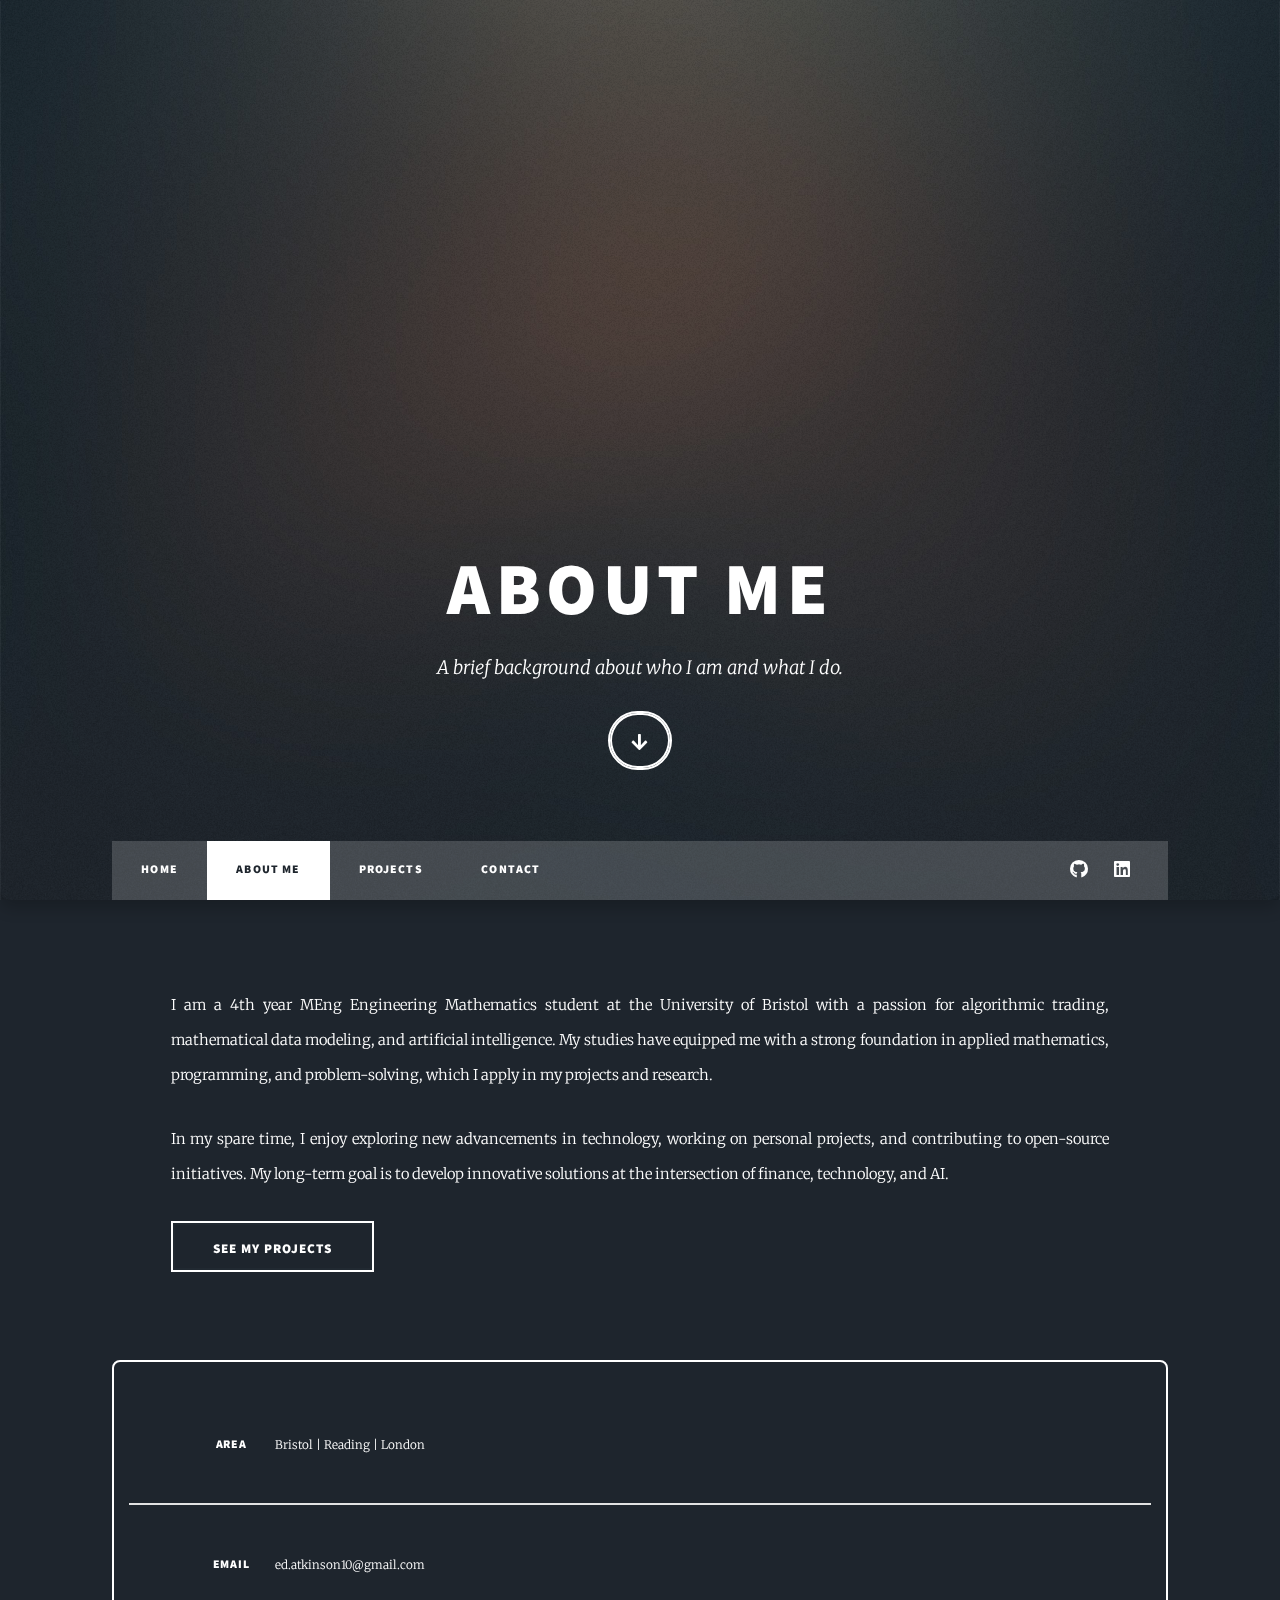
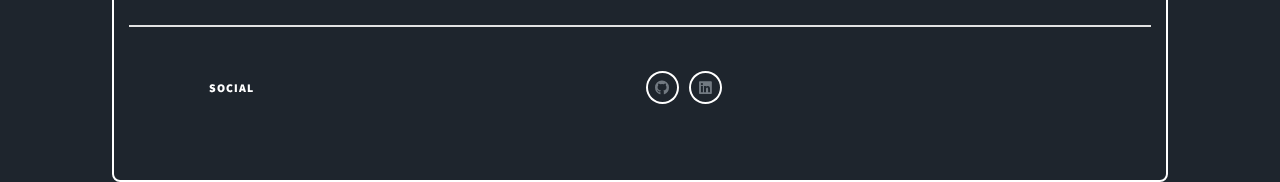
==== about.html @ 530937cd "more changes, added my projects and new pages for them for now, will go into more detail soon" ====
<!DOCTYPE HTML>
<!--
	Massively by HTML5 UP
	html5up.net | @ajlkn
	Free for personal and commercial use under the CCA 3.0 license (html5up.net/license)
-->
<html>
	<head>
		<title>About Me - Ed Atkinson's Portfolio</title>
		<meta charset="utf-8" />
		<meta name="viewport" content="width=device-width, initial-scale=1, user-scalable=no" />
		<link rel="stylesheet" href="assets/css/main.css" />
		<noscript><link rel="stylesheet" href="assets/css/noscript.css" /></noscript>
	</head>
	<body class="is-preload">

		<!-- Wrapper -->
			<div id="wrapper" class="fade-in">

				<!-- Intro -->
					<div id="intro">
						<h1>About Me</h1>
						<p>A brief background about who I am and what I do.</p>
						<ul class="actions">
							<li><a href="#main" class="button icon solid solo fa-arrow-down scrolly">Continue</a></li>
						</ul>
					</div>

				<!-- Header -->
					<header id="header">
						<a href="index.html" class="logo">Ed</a>
					</header>

				<!-- Nav -->
					<nav id="nav">
						<ul class="links">
							<li><a href="index.html">Home</a></li>
							<li class="active"><a href="about.html">About Me</a></li>
							<li><a href="projects.html">Projects</a></li>
							<li><a href="#footer">Contact</a></li>
						</ul>
						<ul class="icons">
							<li><a href="https://github.com/edatkinson" class="icon brands fa-github"><span class="label">GitHub</span></a></li>
              <li><a href="https://www.linkedin.com/in/edward-atkinson-b24101291/" class="icon brands fa-linkedin"><span class="label">LinkedIn</span></a></li>

						</ul>
					</nav>

				<!-- Main -->
					<div id="main">

						<!-- About Section -->
							<section class="post">
								
                			<!-- <a href="#" class="image main"><img src="images/clifton-suspension-bridge-crossed-by-cars.webp" alt="Description" style="width: 500px; height: 100;"/></a> -->
								
								<p>
									I am a 4th year MEng Engineering Mathematics student at the University of Bristol with a passion for algorithmic trading, mathematical data modeling, and artificial intelligence. My studies have equipped me with a strong foundation in applied mathematics, programming, and problem-solving, which I apply in my projects and research.
								</p>
								<p>
									In my spare time, I enjoy exploring new advancements in technology, working on personal projects, and contributing to open-source initiatives. My long-term goal is to develop innovative solutions at the intersection of finance, technology, and AI.
								</p>
								<ul class="actions">
									<li><a href="projects.html" class="button large">See My Projects</a></li>
								</ul>
							</section>

					</div>

          <!-- Footer -->
          <footer id="footer">
            <section class="split contact">
              <section class="alt">
                <h3>Area</h3>
                <p>Bristol | Reading | London</p>
              </section>
              <section>
                <h3>Email</h3>
                <p>ed.atkinson10@gmail.com</p>
              </section>
              <section>
                <h3>Social</h3>
                <ul class="icons alt">
                  <li><a href="https://github.com/edatkinson" class="icon brands fa-github"><span class="label">GitHub</span></a></li>
                  <li><a href="https://www.linkedin.com/in/edward-atkinson-b24101291/" class="icon brands fa-linkedin"><span class="label">LinkedIn</span></a></li>
                </ul>
              </section>
            </section>
          </footer>

        

      </div>

    <!-- Scripts -->
      <script src="assets/js/jquery.min.js"></script>
      <script src="assets/js/jquery.scrollex.min.js"></script>
      <script src="assets/js/jquery.scrolly.min.js"></script>
      <script src="assets/js/browser.min.js"></script>
      <script src="assets/js/breakpoints.min.js"></script>
      <script src="assets/js/util.js"></script>
      <script src="assets/js/main.js"></script>

  </body>
</html>
---- assets/css/main.css ----
@import url(fontawesome-all.min.css);
@import url("https://fonts.googleapis.com/css?family=Merriweather:300,700,300italic,700italic|Source+Sans+Pro:900");

/*
	Massively by HTML5 UP
	html5up.net | @ajlkn
	Free for personal and commercial use under the CCA 3.0 license (html5up.net/license)
*/

html, body, div, span, applet, object,
iframe, h1, h2, h3, h4, h5, h6, p, blockquote,
pre, a, abbr, acronym, address, big, cite,
code, del, dfn, em, img, ins, kbd, q, s, samp,
small, strike, strong, sub, sup, tt, var, b,
u, i, center, dl, dt, dd, ol, ul, li, fieldset,
form, label, legend, table, caption, tbody,
tfoot, thead, tr, th, td, article, aside,
canvas, details, embed, figure, figcaption,
footer, header, hgroup, menu, nav, output, ruby,
section, summary, time, mark, audio, video {
	margin: 0;
	padding: 0;
	border: 0;
	font-size: 100%;
	font: inherit;
	vertical-align: baseline;}

article, aside, details, figcaption, figure,
footer, header, hgroup, menu, nav, section {
	display: block;}

/*
My changes 
*/




/* */




#intro {
    padding: 10em 0;
    /* or something similar */
}


  /* Button styling for consistency across sections */

  
  .actions .button:hover {
	background: white;
	color: #1f4037; /* Adjust hover color to match your gradient */
	transform: scale(1.05);
  }
  
  /* Overall content alignment */
  #wrapper, #main, #footer {
	text-align: center;
  }
  
	
#intro h1 h2 {
font-size: 3rem;
margin-bottom: 20px;
}

#intro p {
font-size: 1.2rem;
line-height: 1.5;
margin-bottom: 30px;
}

#intro {
	box-shadow: 0 8px 16px rgba(0, 0, 0, 0.2);
	border-radius: 10px;
  }

#intro .actions .button:hover {
	background: white;
	color: #1f4037;
	transform: scale(1.05);
	transition: 0.3s;
  }
#intro img {
border-radius: 50%; /* Make the image circular */
width: 200px; /* Adjust as needed */
height: 200px;
object-fit: cover;
margin-bottom: 20px;
}

#intro .actions .button {
padding: 10px 30px;
background: transparent;
border: 2px solid white;
color: white;
transition: all 0.3s ease;
}

#intro .actions .button:hover {
background: white;
color: #1f4037;
}
html {
		scroll-behavior: smooth;
	  }

body {
	line-height: 1;
}

ol, ul {
	list-style: none;
}

blockquote, q {
	quotes: none;
}

	blockquote:before, blockquote:after, q:before, q:after {
		content: '';
		content: none;
	}

table {
	border-collapse: collapse;
	border-spacing: 0;
}

body {
	-webkit-text-size-adjust: none;
}

mark {
	background-color: transparent;
	color: inherit;
}

input::-moz-focus-inner {
	border: 0;
	padding: 0;
}

input, select, textarea {
	-moz-appearance: none;
	-webkit-appearance: none;
	-ms-appearance: none;
	appearance: none;
}

/* Basic */

	@-ms-viewport {
		width: device-width;
	}

	body {
		-ms-overflow-style: scrollbar;
	}

	@media screen and (max-width: 480px) {

		html, body {
			min-width: 320px;
		}

	}

	html {
		box-sizing: border-box;
	}

	*, *:before, *:after {
		box-sizing: inherit;
	}

	body {
		background-color: #1e252d;
	}

		body.is-preload *, body.is-preload *:before, body.is-preload *:after {
			-moz-animation: none !important;
			-webkit-animation: none !important;
			-ms-animation: none !important;
			animation: none !important;
			-moz-transition: none !important;
			-webkit-transition: none !important;
			-ms-transition: none !important;
			transition: none !important;
		}

/* Type */

	html {
		font-size: 16pt;
	}

		@media screen and (max-width: 1680px) {

			html {
				font-size: 12pt;
			}

		}

		@media screen and (max-width: 1280px) {

			html {
				font-size: 11pt;
			}

		}

		@media screen and (max-width: 360px) {

			html {
				font-size: 10pt;
			}

		}

	body {
		color: #212931;
	}

	body, input, select, textarea {
		font-family: "Merriweather", Georgia, serif;
		font-weight: 300;
		font-size: 1rem;
		line-height: 2.375;
	}

	a {
		-moz-transition: color 0.2s ease-in-out, background-color 0.2s ease-in-out, border-color 0.2s ease-in-out, box-shadow 0.2s ease-in-out;
		-webkit-transition: color 0.2s ease-in-out, background-color 0.2s ease-in-out, border-color 0.2s ease-in-out, box-shadow 0.2s ease-in-out;
		-ms-transition: color 0.2s ease-in-out, background-color 0.2s ease-in-out, border-color 0.2s ease-in-out, box-shadow 0.2s ease-in-out;
		transition: color 0.2s ease-in-out, background-color 0.2s ease-in-out, border-color 0.2s ease-in-out, box-shadow 0.2s ease-in-out;
		border-bottom: dotted 1px;
		text-decoration: none;
	}

		a:hover {
			border-bottom-color: transparent;
		}

	strong, b {
		font-weight: 600;
	}

	em, i {
		font-style: italic;
	}

	p {
		text-align: justify;
		margin: 0 0 2rem 0;
	}

	h1, h2, h3, h4, h5, h6 {
		font-family: "Source Sans Pro", Helvetica, sans-serif;
		font-weight: 900;
		line-height: 1.5;
		letter-spacing: 0.075em;
		text-transform: uppercase;
		margin: 0 0 1rem 0;
	}

		h1 a, h2 a, h3 a, h4 a, h5 a, h6 a {
			border-bottom: 0;
			color: inherit;
			text-decoration: none;
		}

	h1 {
		font-size: 4rem;
		line-height: 1.1;
		margin: 0 0 2rem 0;
	}

	h2 {
		font-size: 1.75rem;
		line-height: 1.3;
		margin: 0 0 1.5rem 0;
	}

	h3 {
		font-size: 1.25rem;
		margin: 0 0 1.5rem 0;
	}

	h4 {
		font-size: 1rem;
	}

	h5 {
		font-size: 0.9rem;
	}

	h6 {
		font-size: 0.8rem;
	}

	sub {
		font-size: 0.8rem;
		position: relative;
		top: 0.5rem;
	}

	sup {
		font-size: 0.8rem;
		position: relative;
		top: -0.5rem;
	}

	blockquote {
		border-left: solid 4px;
		font-style: italic;
		margin: 0 0 2rem 0;
		padding: 0.5rem 0 0.5rem 2rem;
	}

	code {
		border: solid 2px;
		font-family: "Courier New", monospace;
		font-size: 0.9rem;
		margin: 0 0.25rem;
		padding: 0.25rem 0.65rem;
	}

	pre {
		-webkit-overflow-scrolling: touch;
		font-family: "Courier New", monospace;
		font-size: 0.9rem;
		margin: 0 0 2rem 0;
	}

		pre code {
			display: block;
			line-height: 1.75;
			padding: 1rem 1.5rem;
			overflow-x: auto;
		}

	hr {
		border: 0;
		border-bottom: solid 2px;
		margin: 3rem 0;
	}

		hr.major {
			margin: 5rem 0;
		}

	.align-left {
		text-align: left;
	}

	.align-center {
		text-align: center;
	}

	.align-right {
		text-align: right;
	}

	input, select, textarea {
		color: #212931;
	}

	a {
		color: #212931;
		border-bottom-color: rgba(33, 41, 49, 0.5);
	}

		a:hover {
			border-bottom-color: transparent;
			color: #18bfef !important;
		}

	strong, b {
		color: #212931;
	}

	h1, h2, h3, h4, h5, h6 {
		color: #212931;
	}

	blockquote {
		border-left-color: #eeeeee;
	}

	code {
		background: rgba(220, 220, 220, 0.25);
		border-color: #eeeeee;
	}

	hr {
		border-bottom-color: #eeeeee;
	}

/* Row */

	.row {
		display: flex;
		flex-wrap: wrap;
		box-sizing: border-box;
		align-items: stretch;
	}

		.row > * {
			box-sizing: border-box;
		}

		.row.gtr-uniform > * > :last-child {
			margin-bottom: 0;
		}

		.row.aln-left {
			justify-content: flex-start;
		}

		.row.aln-center {
			justify-content: center;
		}

		.row.aln-right {
			justify-content: flex-end;
		}

		.row.aln-top {
			align-items: flex-start;
		}

		.row.aln-middle {
			align-items: center;
		}

		.row.aln-bottom {
			align-items: flex-end;
		}

		.row > .imp {
			order: -1;
		}

		.row > .col-1 {
			width: 8.33333%;
		}

		.row > .off-1 {
			margin-left: 8.33333%;
		}

		.row > .col-2 {
			width: 16.66667%;
		}

		.row > .off-2 {
			margin-left: 16.66667%;
		}

		.row > .col-3 {
			width: 25%;
		}

		.row > .off-3 {
			margin-left: 25%;
		}

		.row > .col-4 {
			width: 33.33333%;
		}

		.row > .off-4 {
			margin-left: 33.33333%;
		}

		.row > .col-5 {
			width: 41.66667%;
		}

		.row > .off-5 {
			margin-left: 41.66667%;
		}

		.row > .col-6 {
			width: 50%;
		}

		.row > .off-6 {
			margin-left: 50%;
		}

		.row > .col-7 {
			width: 58.33333%;
		}

		.row > .off-7 {
			margin-left: 58.33333%;
		}

		.row > .col-8 {
			width: 66.66667%;
		}

		.row > .off-8 {
			margin-left: 66.66667%;
		}

		.row > .col-9 {
			width: 75%;
		}

		.row > .off-9 {
			margin-left: 75%;
		}

		.row > .col-10 {
			width: 83.33333%;
		}

		.row > .off-10 {
			margin-left: 83.33333%;
		}

		.row > .col-11 {
			width: 91.66667%;
		}

		.row > .off-11 {
			margin-left: 91.66667%;
		}

		.row > .col-12 {
			width: 100%;
		}

		.row > .off-12 {
			margin-left: 100%;
		}

		.row.gtr-0 {
			margin-top: 0;
			margin-left: 0rem;
		}

			.row.gtr-0 > * {
				padding: 0 0 0 0rem;
			}

			.row.gtr-0.gtr-uniform {
				margin-top: 0rem;
			}

				.row.gtr-0.gtr-uniform > * {
					padding-top: 0rem;
				}

		.row.gtr-25 {
			margin-top: 0;
			margin-left: -0.375rem;
		}

			.row.gtr-25 > * {
				padding: 0 0 0 0.375rem;
			}

			.row.gtr-25.gtr-uniform {
				margin-top: -0.375rem;
			}

				.row.gtr-25.gtr-uniform > * {
					padding-top: 0.375rem;
				}

		.row.gtr-50 {
			margin-top: 0;
			margin-left: -0.75rem;
		}

			.row.gtr-50 > * {
				padding: 0 0 0 0.75rem;
			}

			.row.gtr-50.gtr-uniform {
				margin-top: -0.75rem;
			}

				.row.gtr-50.gtr-uniform > * {
					padding-top: 0.75rem;
				}

		.row {
			margin-top: 0;
			margin-left: -1.5rem;
		}

			.row > * {
				padding: 0 0 0 1.5rem;
			}

			.row.gtr-uniform {
				margin-top: -1.5rem;
			}

				.row.gtr-uniform > * {
					padding-top: 1.5rem;
				}

		.row.gtr-150 {
			margin-top: 0;
			margin-left: -2.25rem;
		}

			.row.gtr-150 > * {
				padding: 0 0 0 2.25rem;
			}

			.row.gtr-150.gtr-uniform {
				margin-top: -2.25rem;
			}

				.row.gtr-150.gtr-uniform > * {
					padding-top: 2.25rem;
				}

		.row.gtr-200 {
			margin-top: 0;
			margin-left: -3rem;
		}

			.row.gtr-200 > * {
				padding: 0 0 0 3rem;
			}

			.row.gtr-200.gtr-uniform {
				margin-top: -3rem;
			}

				.row.gtr-200.gtr-uniform > * {
					padding-top: 3rem;
				}

		@media screen and (max-width: 1680px) {

			.row {
				display: flex;
				flex-wrap: wrap;
				box-sizing: border-box;
				align-items: stretch;
			}

				.row > * {
					box-sizing: border-box;
				}

				.row.gtr-uniform > * > :last-child {
					margin-bottom: 0;
				}

				.row.aln-left {
					justify-content: flex-start;
				}

				.row.aln-center {
					justify-content: center;
				}

				.row.aln-right {
					justify-content: flex-end;
				}

				.row.aln-top {
					align-items: flex-start;
				}

				.row.aln-middle {
					align-items: center;
				}

				.row.aln-bottom {
					align-items: flex-end;
				}

				.row > .imp-xlarge {
					order: -1;
				}

				.row > .col-1-xlarge {
					width: 8.33333%;
				}

				.row > .off-1-xlarge {
					margin-left: 8.33333%;
				}

				.row > .col-2-xlarge {
					width: 16.66667%;
				}

				.row > .off-2-xlarge {
					margin-left: 16.66667%;
				}

				.row > .col-3-xlarge {
					width: 25%;
				}

				.row > .off-3-xlarge {
					margin-left: 25%;
				}

				.row > .col-4-xlarge {
					width: 33.33333%;
				}

				.row > .off-4-xlarge {
					margin-left: 33.33333%;
				}

				.row > .col-5-xlarge {
					width: 41.66667%;
				}

				.row > .off-5-xlarge {
					margin-left: 41.66667%;
				}

				.row > .col-6-xlarge {
					width: 50%;
				}

				.row > .off-6-xlarge {
					margin-left: 50%;
				}

				.row > .col-7-xlarge {
					width: 58.33333%;
				}

				.row > .off-7-xlarge {
					margin-left: 58.33333%;
				}

				.row > .col-8-xlarge {
					width: 66.66667%;
				}

				.row > .off-8-xlarge {
					margin-left: 66.66667%;
				}

				.row > .col-9-xlarge {
					width: 75%;
				}

				.row > .off-9-xlarge {
					margin-left: 75%;
				}

				.row > .col-10-xlarge {
					width: 83.33333%;
				}

				.row > .off-10-xlarge {
					margin-left: 83.33333%;
				}

				.row > .col-11-xlarge {
					width: 91.66667%;
				}

				.row > .off-11-xlarge {
					margin-left: 91.66667%;
				}

				.row > .col-12-xlarge {
					width: 100%;
				}

				.row > .off-12-xlarge {
					margin-left: 100%;
				}

				.row.gtr-0 {
					margin-top: 0;
					margin-left: 0rem;
				}

					.row.gtr-0 > * {
						padding: 0 0 0 0rem;
					}

					.row.gtr-0.gtr-uniform {
						margin-top: 0rem;
					}

						.row.gtr-0.gtr-uniform > * {
							padding-top: 0rem;
						}

				.row.gtr-25 {
					margin-top: 0;
					margin-left: -0.375rem;
				}

					.row.gtr-25 > * {
						padding: 0 0 0 0.375rem;
					}

					.row.gtr-25.gtr-uniform {
						margin-top: -0.375rem;
					}

						.row.gtr-25.gtr-uniform > * {
							padding-top: 0.375rem;
						}

				.row.gtr-50 {
					margin-top: 0;
					margin-left: -0.75rem;
				}

					.row.gtr-50 > * {
						padding: 0 0 0 0.75rem;
					}

					.row.gtr-50.gtr-uniform {
						margin-top: -0.75rem;
					}

						.row.gtr-50.gtr-uniform > * {
							padding-top: 0.75rem;
						}

				.row {
					margin-top: 0;
					margin-left: -1.5rem;
				}

					.row > * {
						padding: 0 0 0 1.5rem;
					}

					.row.gtr-uniform {
						margin-top: -1.5rem;
					}

						.row.gtr-uniform > * {
							padding-top: 1.5rem;
						}

				.row.gtr-150 {
					margin-top: 0;
					margin-left: -2.25rem;
				}

					.row.gtr-150 > * {
						padding: 0 0 0 2.25rem;
					}

					.row.gtr-150.gtr-uniform {
						margin-top: -2.25rem;
					}

						.row.gtr-150.gtr-uniform > * {
							padding-top: 2.25rem;
						}

				.row.gtr-200 {
					margin-top: 0;
					margin-left: -3rem;
				}

					.row.gtr-200 > * {
						padding: 0 0 0 3rem;
					}

					.row.gtr-200.gtr-uniform {
						margin-top: -3rem;
					}

						.row.gtr-200.gtr-uniform > * {
							padding-top: 3rem;
						}

		}

		@media screen and (max-width: 1280px) {

			.row {
				display: flex;
				flex-wrap: wrap;
				box-sizing: border-box;
				align-items: stretch;
			}

				.row > * {
					box-sizing: border-box;
				}

				.row.gtr-uniform > * > :last-child {
					margin-bottom: 0;
				}

				.row.aln-left {
					justify-content: flex-start;
				}

				.row.aln-center {
					justify-content: center;
				}

				.row.aln-right {
					justify-content: flex-end;
				}

				.row.aln-top {
					align-items: flex-start;
				}

				.row.aln-middle {
					align-items: center;
				}

				.row.aln-bottom {
					align-items: flex-end;
				}

				.row > .imp-large {
					order: -1;
				}

				.row > .col-1-large {
					width: 8.33333%;
				}

				.row > .off-1-large {
					margin-left: 8.33333%;
				}

				.row > .col-2-large {
					width: 16.66667%;
				}

				.row > .off-2-large {
					margin-left: 16.66667%;
				}

				.row > .col-3-large {
					width: 25%;
				}

				.row > .off-3-large {
					margin-left: 25%;
				}

				.row > .col-4-large {
					width: 33.33333%;
				}

				.row > .off-4-large {
					margin-left: 33.33333%;
				}

				.row > .col-5-large {
					width: 41.66667%;
				}

				.row > .off-5-large {
					margin-left: 41.66667%;
				}

				.row > .col-6-large {
					width: 50%;
				}

				.row > .off-6-large {
					margin-left: 50%;
				}

				.row > .col-7-large {
					width: 58.33333%;
				}

				.row > .off-7-large {
					margin-left: 58.33333%;
				}

				.row > .col-8-large {
					width: 66.66667%;
				}

				.row > .off-8-large {
					margin-left: 66.66667%;
				}

				.row > .col-9-large {
					width: 75%;
				}

				.row > .off-9-large {
					margin-left: 75%;
				}

				.row > .col-10-large {
					width: 83.33333%;
				}

				.row > .off-10-large {
					margin-left: 83.33333%;
				}

				.row > .col-11-large {
					width: 91.66667%;
				}

				.row > .off-11-large {
					margin-left: 91.66667%;
				}

				.row > .col-12-large {
					width: 100%;
				}

				.row > .off-12-large {
					margin-left: 100%;
				}

				.row.gtr-0 {
					margin-top: 0;
					margin-left: 0rem;
				}

					.row.gtr-0 > * {
						padding: 0 0 0 0rem;
					}

					.row.gtr-0.gtr-uniform {
						margin-top: 0rem;
					}

						.row.gtr-0.gtr-uniform > * {
							padding-top: 0rem;
						}

				.row.gtr-25 {
					margin-top: 0;
					margin-left: -0.375rem;
				}

					.row.gtr-25 > * {
						padding: 0 0 0 0.375rem;
					}

					.row.gtr-25.gtr-uniform {
						margin-top: -0.375rem;
					}

						.row.gtr-25.gtr-uniform > * {
							padding-top: 0.375rem;
						}

				.row.gtr-50 {
					margin-top: 0;
					margin-left: -0.75rem;
				}

					.row.gtr-50 > * {
						padding: 0 0 0 0.75rem;
					}

					.row.gtr-50.gtr-uniform {
						margin-top: -0.75rem;
					}

						.row.gtr-50.gtr-uniform > * {
							padding-top: 0.75rem;
						}

				.row {
					margin-top: 0;
					margin-left: -1.5rem;
				}

					.row > * {
						padding: 0 0 0 1.5rem;
					}

					.row.gtr-uniform {
						margin-top: -1.5rem;
					}

						.row.gtr-uniform > * {
							padding-top: 1.5rem;
						}

				.row.gtr-150 {
					margin-top: 0;
					margin-left: -2.25rem;
				}

					.row.gtr-150 > * {
						padding: 0 0 0 2.25rem;
					}

					.row.gtr-150.gtr-uniform {
						margin-top: -2.25rem;
					}

						.row.gtr-150.gtr-uniform > * {
							padding-top: 2.25rem;
						}

				.row.gtr-200 {
					margin-top: 0;
					margin-left: -3rem;
				}

					.row.gtr-200 > * {
						padding: 0 0 0 3rem;
					}

					.row.gtr-200.gtr-uniform {
						margin-top: -3rem;
					}

						.row.gtr-200.gtr-uniform > * {
							padding-top: 3rem;
						}

		}

		@media screen and (max-width: 980px) {

			.row {
				display: flex;
				flex-wrap: wrap;
				box-sizing: border-box;
				align-items: stretch;
			}

				.row > * {
					box-sizing: border-box;
				}

				.row.gtr-uniform > * > :last-child {
					margin-bottom: 0;
				}

				.row.aln-left {
					justify-content: flex-start;
				}

				.row.aln-center {
					justify-content: center;
				}

				.row.aln-right {
					justify-content: flex-end;
				}

				.row.aln-top {
					align-items: flex-start;
				}

				.row.aln-middle {
					align-items: center;
				}

				.row.aln-bottom {
					align-items: flex-end;
				}

				.row > .imp-medium {
					order: -1;
				}

				.row > .col-1-medium {
					width: 8.33333%;
				}

				.row > .off-1-medium {
					margin-left: 8.33333%;
				}

				.row > .col-2-medium {
					width: 16.66667%;
				}

				.row > .off-2-medium {
					margin-left: 16.66667%;
				}

				.row > .col-3-medium {
					width: 25%;
				}

				.row > .off-3-medium {
					margin-left: 25%;
				}

				.row > .col-4-medium {
					width: 33.33333%;
				}

				.row > .off-4-medium {
					margin-left: 33.33333%;
				}

				.row > .col-5-medium {
					width: 41.66667%;
				}

				.row > .off-5-medium {
					margin-left: 41.66667%;
				}

				.row > .col-6-medium {
					width: 50%;
				}

				.row > .off-6-medium {
					margin-left: 50%;
				}

				.row > .col-7-medium {
					width: 58.33333%;
				}

				.row > .off-7-medium {
					margin-left: 58.33333%;
				}

				.row > .col-8-medium {
					width: 66.66667%;
				}

				.row > .off-8-medium {
					margin-left: 66.66667%;
				}

				.row > .col-9-medium {
					width: 75%;
				}

				.row > .off-9-medium {
					margin-left: 75%;
				}

				.row > .col-10-medium {
					width: 83.33333%;
				}

				.row > .off-10-medium {
					margin-left: 83.33333%;
				}

				.row > .col-11-medium {
					width: 91.66667%;
				}

				.row > .off-11-medium {
					margin-left: 91.66667%;
				}

				.row > .col-12-medium {
					width: 100%;
				}

				.row > .off-12-medium {
					margin-left: 100%;
				}

				.row.gtr-0 {
					margin-top: 0;
					margin-left: 0rem;
				}

					.row.gtr-0 > * {
						padding: 0 0 0 0rem;
					}

					.row.gtr-0.gtr-uniform {
						margin-top: 0rem;
					}

						.row.gtr-0.gtr-uniform > * {
							padding-top: 0rem;
						}

				.row.gtr-25 {
					margin-top: 0;
					margin-left: -0.375rem;
				}

					.row.gtr-25 > * {
						padding: 0 0 0 0.375rem;
					}

					.row.gtr-25.gtr-uniform {
						margin-top: -0.375rem;
					}

						.row.gtr-25.gtr-uniform > * {
							padding-top: 0.375rem;
						}

				.row.gtr-50 {
					margin-top: 0;
					margin-left: -0.75rem;
				}

					.row.gtr-50 > * {
						padding: 0 0 0 0.75rem;
					}

					.row.gtr-50.gtr-uniform {
						margin-top: -0.75rem;
					}

						.row.gtr-50.gtr-uniform > * {
							padding-top: 0.75rem;
						}

				.row {
					margin-top: 0;
					margin-left: -1.5rem;
				}

					.row > * {
						padding: 0 0 0 1.5rem;
					}

					.row.gtr-uniform {
						margin-top: -1.5rem;
					}

						.row.gtr-uniform > * {
							padding-top: 1.5rem;
						}

				.row.gtr-150 {
					margin-top: 0;
					margin-left: -2.25rem;
				}

					.row.gtr-150 > * {
						padding: 0 0 0 2.25rem;
					}

					.row.gtr-150.gtr-uniform {
						margin-top: -2.25rem;
					}

						.row.gtr-150.gtr-uniform > * {
							padding-top: 2.25rem;
						}

				.row.gtr-200 {
					margin-top: 0;
					margin-left: -3rem;
				}

					.row.gtr-200 > * {
						padding: 0 0 0 3rem;
					}

					.row.gtr-200.gtr-uniform {
						margin-top: -3rem;
					}

						.row.gtr-200.gtr-uniform > * {
							padding-top: 3rem;
						}

		}

		@media screen and (max-width: 736px) {

			.row {
				display: flex;
				flex-wrap: wrap;
				box-sizing: border-box;
				align-items: stretch;
			}

				.row > * {
					box-sizing: border-box;
				}

				.row.gtr-uniform > * > :last-child {
					margin-bottom: 0;
				}

				.row.aln-left {
					justify-content: flex-start;
				}

				.row.aln-center {
					justify-content: center;
				}

				.row.aln-right {
					justify-content: flex-end;
				}

				.row.aln-top {
					align-items: flex-start;
				}

				.row.aln-middle {
					align-items: center;
				}

				.row.aln-bottom {
					align-items: flex-end;
				}

				.row > .imp-small {
					order: -1;
				}

				.row > .col-1-small {
					width: 8.33333%;
				}

				.row > .off-1-small {
					margin-left: 8.33333%;
				}

				.row > .col-2-small {
					width: 16.66667%;
				}

				.row > .off-2-small {
					margin-left: 16.66667%;
				}

				.row > .col-3-small {
					width: 25%;
				}

				.row > .off-3-small {
					margin-left: 25%;
				}

				.row > .col-4-small {
					width: 33.33333%;
				}

				.row > .off-4-small {
					margin-left: 33.33333%;
				}

				.row > .col-5-small {
					width: 41.66667%;
				}

				.row > .off-5-small {
					margin-left: 41.66667%;
				}

				.row > .col-6-small {
					width: 50%;
				}

				.row > .off-6-small {
					margin-left: 50%;
				}

				.row > .col-7-small {
					width: 58.33333%;
				}

				.row > .off-7-small {
					margin-left: 58.33333%;
				}

				.row > .col-8-small {
					width: 66.66667%;
				}

				.row > .off-8-small {
					margin-left: 66.66667%;
				}

				.row > .col-9-small {
					width: 75%;
				}

				.row > .off-9-small {
					margin-left: 75%;
				}

				.row > .col-10-small {
					width: 83.33333%;
				}

				.row > .off-10-small {
					margin-left: 83.33333%;
				}

				.row > .col-11-small {
					width: 91.66667%;
				}

				.row > .off-11-small {
					margin-left: 91.66667%;
				}

				.row > .col-12-small {
					width: 100%;
				}

				.row > .off-12-small {
					margin-left: 100%;
				}

				.row.gtr-0 {
					margin-top: 0;
					margin-left: 0rem;
				}

					.row.gtr-0 > * {
						padding: 0 0 0 0rem;
					}

					.row.gtr-0.gtr-uniform {
						margin-top: 0rem;
					}

						.row.gtr-0.gtr-uniform > * {
							padding-top: 0rem;
						}

				.row.gtr-25 {
					margin-top: 0;
					margin-left: -0.375rem;
				}

					.row.gtr-25 > * {
						padding: 0 0 0 0.375rem;
					}

					.row.gtr-25.gtr-uniform {
						margin-top: -0.375rem;
					}

						.row.gtr-25.gtr-uniform > * {
							padding-top: 0.375rem;
						}

				.row.gtr-50 {
					margin-top: 0;
					margin-left: -0.75rem;
				}

					.row.gtr-50 > * {
						padding: 0 0 0 0.75rem;
					}

					.row.gtr-50.gtr-uniform {
						margin-top: -0.75rem;
					}

						.row.gtr-50.gtr-uniform > * {
							padding-top: 0.75rem;
						}

				.row {
					margin-top: 0;
					margin-left: -1.5rem;
				}

					.row > * {
						padding: 0 0 0 1.5rem;
					}

					.row.gtr-uniform {
						margin-top: -1.5rem;
					}

						.row.gtr-uniform > * {
							padding-top: 1.5rem;
						}

				.row.gtr-150 {
					margin-top: 0;
					margin-left: -2.25rem;
				}

					.row.gtr-150 > * {
						padding: 0 0 0 2.25rem;
					}

					.row.gtr-150.gtr-uniform {
						margin-top: -2.25rem;
					}

						.row.gtr-150.gtr-uniform > * {
							padding-top: 2.25rem;
						}

				.row.gtr-200 {
					margin-top: 0;
					margin-left: -3rem;
				}

					.row.gtr-200 > * {
						padding: 0 0 0 3rem;
					}

					.row.gtr-200.gtr-uniform {
						margin-top: -3rem;
					}

						.row.gtr-200.gtr-uniform > * {
							padding-top: 3rem;
						}

		}

		@media screen and (max-width: 480px) {

			.row {
				display: flex;
				flex-wrap: wrap;
				box-sizing: border-box;
				align-items: stretch;
			}

				.row > * {
					box-sizing: border-box;
				}

				.row.gtr-uniform > * > :last-child {
					margin-bottom: 0;
				}

				.row.aln-left {
					justify-content: flex-start;
				}

				.row.aln-center {
					justify-content: center;
				}

				.row.aln-right {
					justify-content: flex-end;
				}

				.row.aln-top {
					align-items: flex-start;
				}

				.row.aln-middle {
					align-items: center;
				}

				.row.aln-bottom {
					align-items: flex-end;
				}

				.row > .imp-xsmall {
					order: -1;
				}

				.row > .col-1-xsmall {
					width: 8.33333%;
				}

				.row > .off-1-xsmall {
					margin-left: 8.33333%;
				}

				.row > .col-2-xsmall {
					width: 16.66667%;
				}

				.row > .off-2-xsmall {
					margin-left: 16.66667%;
				}

				.row > .col-3-xsmall {
					width: 25%;
				}

				.row > .off-3-xsmall {
					margin-left: 25%;
				}

				.row > .col-4-xsmall {
					width: 33.33333%;
				}

				.row > .off-4-xsmall {
					margin-left: 33.33333%;
				}

				.row > .col-5-xsmall {
					width: 41.66667%;
				}

				.row > .off-5-xsmall {
					margin-left: 41.66667%;
				}

				.row > .col-6-xsmall {
					width: 50%;
				}

				.row > .off-6-xsmall {
					margin-left: 50%;
				}

				.row > .col-7-xsmall {
					width: 58.33333%;
				}

				.row > .off-7-xsmall {
					margin-left: 58.33333%;
				}

				.row > .col-8-xsmall {
					width: 66.66667%;
				}

				.row > .off-8-xsmall {
					margin-left: 66.66667%;
				}

				.row > .col-9-xsmall {
					width: 75%;
				}

				.row > .off-9-xsmall {
					margin-left: 75%;
				}

				.row > .col-10-xsmall {
					width: 83.33333%;
				}

				.row > .off-10-xsmall {
					margin-left: 83.33333%;
				}

				.row > .col-11-xsmall {
					width: 91.66667%;
				}

				.row > .off-11-xsmall {
					margin-left: 91.66667%;
				}

				.row > .col-12-xsmall {
					width: 100%;
				}

				.row > .off-12-xsmall {
					margin-left: 100%;
				}

				.row.gtr-0 {
					margin-top: 0;
					margin-left: 0rem;
				}

					.row.gtr-0 > * {
						padding: 0 0 0 0rem;
					}

					.row.gtr-0.gtr-uniform {
						margin-top: 0rem;
					}

						.row.gtr-0.gtr-uniform > * {
							padding-top: 0rem;
						}

				.row.gtr-25 {
					margin-top: 0;
					margin-left: -0.375rem;
				}

					.row.gtr-25 > * {
						padding: 0 0 0 0.375rem;
					}

					.row.gtr-25.gtr-uniform {
						margin-top: -0.375rem;
					}

						.row.gtr-25.gtr-uniform > * {
							padding-top: 0.375rem;
						}

				.row.gtr-50 {
					margin-top: 0;
					margin-left: -0.75rem;
				}

					.row.gtr-50 > * {
						padding: 0 0 0 0.75rem;
					}

					.row.gtr-50.gtr-uniform {
						margin-top: -0.75rem;
					}

						.row.gtr-50.gtr-uniform > * {
							padding-top: 0.75rem;
						}

				.row {
					margin-top: 0;
					margin-left: -1.5rem;
				}

					.row > * {
						padding: 0 0 0 1.5rem;
					}

					.row.gtr-uniform {
						margin-top: -1.5rem;
					}

						.row.gtr-uniform > * {
							padding-top: 1.5rem;
						}

				.row.gtr-150 {
					margin-top: 0;
					margin-left: -2.25rem;
				}

					.row.gtr-150 > * {
						padding: 0 0 0 2.25rem;
					}

					.row.gtr-150.gtr-uniform {
						margin-top: -2.25rem;
					}

						.row.gtr-150.gtr-uniform > * {
							padding-top: 2.25rem;
						}

				.row.gtr-200 {
					margin-top: 0;
					margin-left: -3rem;
				}

					.row.gtr-200 > * {
						padding: 0 0 0 3rem;
					}

					.row.gtr-200.gtr-uniform {
						margin-top: -3rem;
					}

						.row.gtr-200.gtr-uniform > * {
							padding-top: 3rem;
						}

		}

		@media screen and (max-width: 360px) {

			.row {
				display: flex;
				flex-wrap: wrap;
				box-sizing: border-box;
				align-items: stretch;
			}

				.row > * {
					box-sizing: border-box;
				}

				.row.gtr-uniform > * > :last-child {
					margin-bottom: 0;
				}

				.row.aln-left {
					justify-content: flex-start;
				}

				.row.aln-center {
					justify-content: center;
				}

				.row.aln-right {
					justify-content: flex-end;
				}

				.row.aln-top {
					align-items: flex-start;
				}

				.row.aln-middle {
					align-items: center;
				}

				.row.aln-bottom {
					align-items: flex-end;
				}

				.row > .imp-xxsmall {
					order: -1;
				}

				.row > .col-1-xxsmall {
					width: 8.33333%;
				}

				.row > .off-1-xxsmall {
					margin-left: 8.33333%;
				}

				.row > .col-2-xxsmall {
					width: 16.66667%;
				}

				.row > .off-2-xxsmall {
					margin-left: 16.66667%;
				}

				.row > .col-3-xxsmall {
					width: 25%;
				}

				.row > .off-3-xxsmall {
					margin-left: 25%;
				}

				.row > .col-4-xxsmall {
					width: 33.33333%;
				}

				.row > .off-4-xxsmall {
					margin-left: 33.33333%;
				}

				.row > .col-5-xxsmall {
					width: 41.66667%;
				}

				.row > .off-5-xxsmall {
					margin-left: 41.66667%;
				}

				.row > .col-6-xxsmall {
					width: 50%;
				}

				.row > .off-6-xxsmall {
					margin-left: 50%;
				}

				.row > .col-7-xxsmall {
					width: 58.33333%;
				}

				.row > .off-7-xxsmall {
					margin-left: 58.33333%;
				}

				.row > .col-8-xxsmall {
					width: 66.66667%;
				}

				.row > .off-8-xxsmall {
					margin-left: 66.66667%;
				}

				.row > .col-9-xxsmall {
					width: 75%;
				}

				.row > .off-9-xxsmall {
					margin-left: 75%;
				}

				.row > .col-10-xxsmall {
					width: 83.33333%;
				}

				.row > .off-10-xxsmall {
					margin-left: 83.33333%;
				}

				.row > .col-11-xxsmall {
					width: 91.66667%;
				}

				.row > .off-11-xxsmall {
					margin-left: 91.66667%;
				}

				.row > .col-12-xxsmall {
					width: 100%;
				}

				.row > .off-12-xxsmall {
					margin-left: 100%;
				}

				.row.gtr-0 {
					margin-top: 0;
					margin-left: 0rem;
				}

					.row.gtr-0 > * {
						padding: 0 0 0 0rem;
					}

					.row.gtr-0.gtr-uniform {
						margin-top: 0rem;
					}

						.row.gtr-0.gtr-uniform > * {
							padding-top: 0rem;
						}

				.row.gtr-25 {
					margin-top: 0;
					margin-left: -0.375rem;
				}

					.row.gtr-25 > * {
						padding: 0 0 0 0.375rem;
					}

					.row.gtr-25.gtr-uniform {
						margin-top: -0.375rem;
					}

						.row.gtr-25.gtr-uniform > * {
							padding-top: 0.375rem;
						}

				.row.gtr-50 {
					margin-top: 0;
					margin-left: -0.75rem;
				}

					.row.gtr-50 > * {
						padding: 0 0 0 0.75rem;
					}

					.row.gtr-50.gtr-uniform {
						margin-top: -0.75rem;
					}

						.row.gtr-50.gtr-uniform > * {
							padding-top: 0.75rem;
						}

				.row {
					margin-top: 0;
					margin-left: -1.5rem;
				}

					.row > * {
						padding: 0 0 0 1.5rem;
					}

					.row.gtr-uniform {
						margin-top: -1.5rem;
					}

						.row.gtr-uniform > * {
							padding-top: 1.5rem;
						}

				.row.gtr-150 {
					margin-top: 0;
					margin-left: -2.25rem;
				}

					.row.gtr-150 > * {
						padding: 0 0 0 2.25rem;
					}

					.row.gtr-150.gtr-uniform {
						margin-top: -2.25rem;
					}

						.row.gtr-150.gtr-uniform > * {
							padding-top: 2.25rem;
						}

				.row.gtr-200 {
					margin-top: 0;
					margin-left: -3rem;
				}

					.row.gtr-200 > * {
						padding: 0 0 0 3rem;
					}

					.row.gtr-200.gtr-uniform {
						margin-top: -3rem;
					}

						.row.gtr-200.gtr-uniform > * {
							padding-top: 3rem;
						}

		}

/* Box */

	.box {
		border: solid 2px;
		margin-bottom: 2rem;
		padding: 1.5rem;
	}

		.box > :last-child,
		.box > :last-child > :last-child,
		.box > :last-child > :last-child > :last-child {
			margin-bottom: 0;
		}

		.box.alt {
			border: 0;
			border-radius: 0;
			padding: 0;
		}

	.box {
		border-color: #eeeeee;
	}

/* Button */

	input[type="submit"],
	input[type="reset"],
	input[type="button"],
	button,
	.button {
		-moz-appearance: none;
		-webkit-appearance: none;
		-ms-appearance: none;
		appearance: none;
		-moz-transition: background-color 0.2s ease-in-out, box-shadow 0.2s ease-in-out, color 0.2s ease-in-out;
		-webkit-transition: background-color 0.2s ease-in-out, box-shadow 0.2s ease-in-out, color 0.2s ease-in-out;
		-ms-transition: background-color 0.2s ease-in-out, box-shadow 0.2s ease-in-out, color 0.2s ease-in-out;
		transition: background-color 0.2s ease-in-out, box-shadow 0.2s ease-in-out, color 0.2s ease-in-out;
		border: 0;
		border-radius: 0;
		cursor: pointer;
		display: inline-block;
		font-family: "Source Sans Pro", Helvetica, sans-serif;
		font-size: 0.8rem;
		font-weight: 900;
		letter-spacing: 0.075em;
		height: 3rem;
		line-height: 3rem;
		padding: 0 2rem;
		text-align: center;
		text-decoration: none;
		text-transform: uppercase;
		white-space: nowrap;
	}

		input[type="submit"].icon:before,
		input[type="reset"].icon:before,
		input[type="button"].icon:before,
		button.icon:before,
		.button.icon:before {
			margin-right: 0.5rem;
		}

		input[type="submit"].icon.solo,
		input[type="reset"].icon.solo,
		input[type="button"].icon.solo,
		button.icon.solo,
		.button.icon.solo {
			position: relative;
			width: 4rem;
			height: 4rem;
			line-height: 4rem;
			border-radius: 4rem;
			text-indent: 4rem;
			overflow: hidden;
			padding: 0;
			white-space: nowrap;
		}

			input[type="submit"].icon.solo:before,
			input[type="reset"].icon.solo:before,
			input[type="button"].icon.solo:before,
			button.icon.solo:before,
			.button.icon.solo:before {
				position: absolute;
				display: block;
				top: 0;
				left: 0;
				width: inherit;
				height: inherit;
				line-height: inherit;
				font-size: 1.25rem;
				margin-right: 0;
				text-align: center;
				text-indent: 0;
			}

		input[type="submit"].fit,
		input[type="reset"].fit,
		input[type="button"].fit,
		button.fit,
		.button.fit {
			width: 100%;
		}

		input[type="submit"].small,
		input[type="reset"].small,
		input[type="button"].small,
		button.small,
		.button.small {
			font-size: 0.7rem;
			height: 2.5rem;
			line-height: 2.5rem;
			padding: 0 1.5rem;
		}

		input[type="submit"].large,
		input[type="reset"].large,
		input[type="button"].large,
		button.large,
		.button.large {
			font-size: 0.9rem;
			height: 3.5rem;
			line-height: 3.5rem;
			padding: 0 2.75rem;
		}

		@media screen and (max-width: 980px) {

			input[type="submit"],
			input[type="reset"],
			input[type="button"],
			button,
			.button {
				font-size: 0.9rem;
				height: 3.25rem;
				line-height: 3.25rem;
			}

				input[type="submit"].large,
				input[type="reset"].large,
				input[type="button"].large,
				button.large,
				.button.large {
					font-size: 1rem;
					height: 3.75rem;
					line-height: 3.75rem;
				}

		}

		input[type="submit"].disabled, input[type="submit"]:disabled,
		input[type="reset"].disabled,
		input[type="reset"]:disabled,
		input[type="button"].disabled,
		input[type="button"]:disabled,
		button.disabled,
		button:disabled,
		.button.disabled,
		.button:disabled {
			pointer-events: none;
			opacity: 0.25;
		}

	input[type="submit"],
	input[type="reset"],
	input[type="button"],
	button,
	.button {
		background-color: transparent;
		box-shadow: inset 0 0 0 2px #212931;
		color: #212931 !important;
	}

		input[type="submit"]:hover,
		input[type="reset"]:hover,
		input[type="button"]:hover,
		button:hover,
		.button:hover {
			box-shadow: inset 0 0 0 2px #18bfef;
			color: #18bfef !important;
		}

		input[type="submit"].primary,
		input[type="reset"].primary,
		input[type="button"].primary,
		button.primary,
		.button.primary {
			background-color: #212931;
			box-shadow: none;
			color: #ffffff !important;
		}

			input[type="submit"].primary:hover,
			input[type="reset"].primary:hover,
			input[type="button"].primary:hover,
			button.primary:hover,
			.button.primary:hover {
				background-color: #18bfef;
			}

/* Form */

	form {
		margin: 0 0 2rem 0;
	}

		form > :last-child {
			margin-bottom: 0;
		}

		form > .fields {
			display: -moz-flex;
			display: -webkit-flex;
			display: -ms-flex;
			display: flex;
			-moz-flex-wrap: wrap;
			-webkit-flex-wrap: wrap;
			-ms-flex-wrap: wrap;
			flex-wrap: wrap;
			width: calc(100% + 3rem);
			margin: -1.5rem 0 2rem -1.5rem;
		}

			form > .fields > .field {
				-moz-flex-grow: 0;
				-webkit-flex-grow: 0;
				-ms-flex-grow: 0;
				flex-grow: 0;
				-moz-flex-shrink: 0;
				-webkit-flex-shrink: 0;
				-ms-flex-shrink: 0;
				flex-shrink: 0;
				padding: 1.5rem 0 0 1.5rem;
				width: calc(100% - 1.5rem);
			}

				form > .fields > .field.half {
					width: calc(50% - 0.75rem);
				}

				form > .fields > .field.third {
					width: calc(100%/3 - 0.5rem);
				}

				form > .fields > .field.quarter {
					width: calc(25% - 0.375rem);
				}

		@media screen and (max-width: 480px) {

			form > .fields {
				width: calc(100% + 3rem);
				margin: -1.5rem 0 2rem -1.5rem;
			}

				form > .fields > .field {
					padding: 1.5rem 0 0 1.5rem;
					width: calc(100% - 1.5rem);
				}

					form > .fields > .field.half {
						width: calc(100% - 1.5rem);
					}

					form > .fields > .field.third {
						width: calc(100% - 1.5rem);
					}

					form > .fields > .field.quarter {
						width: calc(100% - 1.5rem);
					}

		}

	label {
		display: block;
		font-family: "Source Sans Pro", Helvetica, sans-serif;
		font-weight: 900;
		line-height: 1.5;
		letter-spacing: 0.075em;
		font-size: 0.8rem;
		text-transform: uppercase;
		margin: 0 0 0.75rem 0;
	}

		@media screen and (max-width: 980px) {

			label {
				font-size: 0.9rem;
			}

		}

	input[type="text"],
	input[type="password"],
	input[type="email"],
	select,
	textarea {
		-moz-appearance: none;
		-webkit-appearance: none;
		-ms-appearance: none;
		appearance: none;
		background: transparent;
		border-radius: 0;
		border: solid 2px;
		color: inherit;
		display: block;
		outline: 0;
		padding: 0 1rem;
		text-decoration: none;
		width: 100%;
	}

		input[type="text"]:invalid,
		input[type="password"]:invalid,
		input[type="email"]:invalid,
		select:invalid,
		textarea:invalid {
			box-shadow: none;
		}

	select {
		background-size: 1.25rem;
		background-repeat: no-repeat;
		background-position: calc(100% - 1rem) center;
		height: 3rem;
		padding-right: 3rem;
		text-overflow: ellipsis;
	}

		select:focus::-ms-value {
			background-color: transparent;
		}

		select::-ms-expand {
			display: none;
		}

	input[type="text"],
	input[type="password"],
	input[type="email"],
	select {
		height: 3rem;
	}

	textarea {
		padding: 0.75rem 1rem;
	}

	input[type="checkbox"],
	input[type="radio"] {
		-moz-appearance: none;
		-webkit-appearance: none;
		-ms-appearance: none;
		appearance: none;
		display: block;
		float: left;
		margin-right: -2rem;
		opacity: 0;
		width: 1rem;
		z-index: -1;
	}

		input[type="checkbox"] + label,
		input[type="radio"] + label {
			text-decoration: none;
			cursor: pointer;
			display: inline-block;
			font-size: 1rem;
			letter-spacing: 0;
			font-family: "Merriweather", Georgia, serif;
			text-transform: none;
			font-weight: 300;
			padding-left: 2.8rem;
			padding-right: 1rem;
			position: relative;
		}

			input[type="checkbox"] + label:before,
			input[type="radio"] + label:before {
				-moz-osx-font-smoothing: grayscale;
				-webkit-font-smoothing: antialiased;
				display: inline-block;
				font-style: normal;
				font-variant: normal;
				text-rendering: auto;
				line-height: 1;
				text-transform: none !important;
				font-family: 'Font Awesome 5 Free';
				font-weight: 900;
			}

			input[type="checkbox"] + label:before,
			input[type="radio"] + label:before {
				border-radius: 0;
				border: solid 2px;
				content: '';
				display: inline-block;
				font-size: 0.8rem;
				height: 1.8rem;
				left: 0;
				line-height: 1.65rem;
				position: absolute;
				text-align: center;
				top: -0.125rem;
				width: 1.8rem;
			}

		input[type="checkbox"]:checked + label:before,
		input[type="radio"]:checked + label:before {
			content: '\f00c';
		}

	input[type="checkbox"] + label:before {
		border-radius: 0;
	}

	input[type="radio"] + label:before {
		border-radius: 100%;
	}

	::-webkit-input-placeholder {
		opacity: 1.0;
	}

	:-moz-placeholder {
		opacity: 1.0;
	}

	::-moz-placeholder {
		opacity: 1.0;
	}

	:-ms-input-placeholder {
		opacity: 1.0;
	}

	label {
		color: #212931;
	}

	input[type="text"],
	input[type="password"],
	input[type="email"],
	select,
	textarea {
		border-color: #eeeeee;
	}

		input[type="text"]:focus,
		input[type="password"]:focus,
		input[type="email"]:focus,
		select:focus,
		textarea:focus {
			border-color: #18bfef;
		}

	select {
		background-image: url("data:image/svg+xml;charset=utf8,%3Csvg xmlns='http://www.w3.org/2000/svg' width='40' height='40' preserveAspectRatio='none' viewBox='0 0 40 40'%3E%3Cpath d='M9.4,12.3l10.4,10.4l10.4-10.4c0.2-0.2,0.5-0.4,0.9-0.4c0.3,0,0.6,0.1,0.9,0.4l3.3,3.3c0.2,0.2,0.4,0.5,0.4,0.9 c0,0.4-0.1,0.6-0.4,0.9L20.7,31.9c-0.2,0.2-0.5,0.4-0.9,0.4c-0.3,0-0.6-0.1-0.9-0.4L4.3,17.3c-0.2-0.2-0.4-0.5-0.4-0.9 c0-0.4,0.1-0.6,0.4-0.9l3.3-3.3c0.2-0.2,0.5-0.4,0.9-0.4S9.1,12.1,9.4,12.3z' fill='%23eeeeee' /%3E%3C/svg%3E");
	}

		select option {
			background-color: #ffffff;
			color: #212931;
		}

	.select-wrapper:before {
		color: #eeeeee;
	}

	input[type="checkbox"] + label,
	input[type="radio"] + label {
		color: #212931;
	}

		input[type="checkbox"] + label:before,
		input[type="radio"] + label:before {
			border-color: #eeeeee;
		}

	input[type="checkbox"]:checked + label:before,
	input[type="radio"]:checked + label:before {
		background-color: #212931;
		border-color: #212931;
		color: #ffffff;
	}

	input[type="checkbox"]:focus + label:before,
	input[type="radio"]:focus + label:before {
		border-color: #18bfef;
	}

	::-webkit-input-placeholder {
		color: #909498 !important;
	}

	:-moz-placeholder {
		color: #909498 !important;
	}

	::-moz-placeholder {
		color: #909498 !important;
	}

	:-ms-input-placeholder {
		color: #909498 !important;
	}

	.formerize-placeholder {
		color: #909498 !important;
	}

/* Icon */

	.icon {
		text-decoration: none;
		border-bottom: none;
		position: relative;
	}

		.icon:before {
			-moz-osx-font-smoothing: grayscale;
			-webkit-font-smoothing: antialiased;
			display: inline-block;
			font-style: normal;
			font-variant: normal;
			text-rendering: auto;
			line-height: 1;
			text-transform: none !important;
			font-family: 'Font Awesome 5 Free';
			font-weight: 400;
		}

		.icon > .label {
			display: none;
		}

		.icon:before {
			line-height: inherit;
		}

		.icon.solid:before {
			font-weight: 900;
		}

		.icon.brands:before {
			font-family: 'Font Awesome 5 Brands';
		}

/* Image */

	.image {
		border: 0;
		display: inline-block;
		position: relative;
	}

		.image img {
			display: block;
		}

		.image.left, .image.right {
			max-width: 40%;
		}

			.image.left img, .image.right img {
				width: 100%;
			}

		.image.left {
			float: left;
			margin: 0 2rem 2rem 0;
			top: 0.75rem;
		}

		.image.right {
			float: right;
			margin: 0 0 2rem 2rem;
			top: 0.75rem;
		}

		.image.fit {
			display: block;
			margin: 2.5rem 0;
			width: 100%;
		}

			.image.fit:first-child {
				margin-top: 0;
			}

			.image.fit img {
				width: 100%;
			}

		.image.main {
			display: block;
			margin: 4rem 0;
			width: 100%;
		}

			.image.main:first-child {
				margin-top: 0;
			}

			.image.main img {
				width: 100%;
			}

		@media screen and (max-width: 736px) {

			.image.fit {
				margin: 2rem 0;
			}

			.image.main {
				margin: 2rem 0;
			}

		}

	a.image {
		overflow: hidden;
	}

		a.image img {
			-moz-transition: -moz-transform 0.2s ease-out;
			-webkit-transition: -webkit-transform 0.2s ease-out;
			-ms-transition: -ms-transform 0.2s ease-out;
			transition: transform 0.2s ease-out;
		}

		a.image:hover img {
			-moz-transform: scale(1.05);
			-webkit-transform: scale(1.05);
			-ms-transform: scale(1.05);
			transform: scale(1.05);
		}

/* Actions */

	ul.actions {
		display: -moz-flex;
		display: -webkit-flex;
		display: -ms-flex;
		display: flex;
		cursor: default;
		list-style: none;
		margin-left: -1rem;
		padding-left: 0;
	}

		ul.actions li {
			padding: 0 0 0 1rem;
			vertical-align: middle;
		}

		ul.actions.special {
			-moz-justify-content: center;
			-webkit-justify-content: center;
			-ms-justify-content: center;
			justify-content: center;
			width: 100%;
			margin-left: 0;
		}

			ul.actions.special li:first-child {
				padding-left: 0;
			}

		ul.actions.stacked {
			-moz-flex-direction: column;
			-webkit-flex-direction: column;
			-ms-flex-direction: column;
			flex-direction: column;
			margin-left: 0;
		}

			ul.actions.stacked li {
				padding: 1.3rem 0 0 0;
			}

				ul.actions.stacked li:first-child {
					padding-top: 0;
				}

		ul.actions.fit {
			width: calc(100% + 1rem);
		}

			ul.actions.fit li {
				-moz-flex-grow: 1;
				-webkit-flex-grow: 1;
				-ms-flex-grow: 1;
				flex-grow: 1;
				-moz-flex-shrink: 1;
				-webkit-flex-shrink: 1;
				-ms-flex-shrink: 1;
				flex-shrink: 1;
				width: 100%;
			}

				ul.actions.fit li > * {
					width: 100%;
				}

			ul.actions.fit.stacked {
				width: 100%;
			}

		@media screen and (max-width: 480px) {

			ul.actions:not(.fixed) {
				-moz-flex-direction: column;
				-webkit-flex-direction: column;
				-ms-flex-direction: column;
				flex-direction: column;
				margin-left: 0;
				width: 100% !important;
			}

				ul.actions:not(.fixed) li {
					-moz-flex-grow: 1;
					-webkit-flex-grow: 1;
					-ms-flex-grow: 1;
					flex-grow: 1;
					-moz-flex-shrink: 1;
					-webkit-flex-shrink: 1;
					-ms-flex-shrink: 1;
					flex-shrink: 1;
					padding: 1rem 0 0 0;
					text-align: center;
					width: 100%;
				}

					ul.actions:not(.fixed) li > * {
						width: 100%;
					}

					ul.actions:not(.fixed) li:first-child {
						padding-top: 0;
					}

					ul.actions:not(.fixed) li input[type="submit"],
					ul.actions:not(.fixed) li input[type="reset"],
					ul.actions:not(.fixed) li input[type="button"],
					ul.actions:not(.fixed) li button,
					ul.actions:not(.fixed) li .button {
						width: 100%;
					}

						ul.actions:not(.fixed) li input[type="submit"].icon:before,
						ul.actions:not(.fixed) li input[type="reset"].icon:before,
						ul.actions:not(.fixed) li input[type="button"].icon:before,
						ul.actions:not(.fixed) li button.icon:before,
						ul.actions:not(.fixed) li .button.icon:before {
							margin-left: -0.5rem;
						}

		}

/* Icons */

	ul.icons {
		cursor: default;
		list-style: none;
		padding-left: 0;
	}

		ul.icons li {
			display: inline-block;
			padding: 0 0.5rem 0 0;
			vertical-align: middle;
		}

			ul.icons li:last-child {
				padding-right: 0;
			}

			ul.icons li .icon:before {
				width: 2.25rem;
				height: 2.25rem;
				line-height: 2.25rem;
				display: inline-block;
				text-align: center;
				border-radius: 100%;
				font-size: 1.25rem;
			}

		ul.icons.alt li .icon:before {
			-moz-transition: color 0.2s ease-in-out, background-color 0.2s ease-in-out, border-color 0.2s ease-in-out, box-shadow 0.2s ease-in-out;
			-webkit-transition: color 0.2s ease-in-out, background-color 0.2s ease-in-out, border-color 0.2s ease-in-out, box-shadow 0.2s ease-in-out;
			-ms-transition: color 0.2s ease-in-out, background-color 0.2s ease-in-out, border-color 0.2s ease-in-out, box-shadow 0.2s ease-in-out;
			transition: color 0.2s ease-in-out, background-color 0.2s ease-in-out, border-color 0.2s ease-in-out, box-shadow 0.2s ease-in-out;
			font-size: 1rem;
		}

/* List */

	ol {
		list-style: decimal;
		margin: 0 0 2rem 0;
		padding-left: 1.25rem;
	}

		ol li {
			padding-left: 0.25rem;
		}

	ul {
		list-style: disc;
		margin: 0 0 2rem 0;
		padding-left: 1rem;
	}

		ul li {
			padding-left: 0.5rem;
		}

		ul.divided {
			list-style: none;
			padding-left: 0;
		}

			ul.divided li {
				border-top: solid 1px;
				padding: 0.5rem 0;
			}

				ul.divided li:first-child {
					border-top: 0;
					padding-top: 0;
				}

	dl {
		margin: 0 0 2rem 0;
	}

		dl dt {
			display: block;
			font-weight: 600;
			margin: 0 0 1rem 0;
		}

		dl dd {
			margin-left: 2rem;
		}

	ul.divided li {
		border-top-color: #eeeeee;
	}

	ul.icons li a.icon:hover:before {
		color: #18bfef;
	}

	ul.icons.alt li .icon:before {
		box-shadow: inset 0 0 0 2px #eeeeee;
	}

	ul.icons.alt li a.icon:hover:before {
		box-shadow: inset 0 0 0 2px #18bfef;
	}

/* Section/Article */

	section.special, article.special {
		text-align: center;
	}

	header {
		cursor: default;
	}

		header > .date {
			display: block;
			font-size: 0.8rem;
			height: 1;
			margin: 0 0 1rem 0;
			position: relative;
		}

		header > p {
			font-style: italic;
		}

		header > h1 + p {
			font-size: 1.1rem;
			margin-top: -0.5rem;
			line-height: 2;
		}

		header > h2 + p {
			font-size: 1rem;
			margin-top: -0.75rem;
		}

		header > h3 + p {
			font-size: 0.9rem;
			margin-top: -0.75rem;
		}

		header > h4 + p {
			font-size: 0.8rem;
			margin-top: -0.75rem;
		}

		header.major {
			margin: 0 0 4rem 0;
			text-align: center;
		}

			header.major > :last-child {
				margin-bottom: 0;
			}

			header.major > p {
				margin-top: 0;
				text-align: center;
			}

			header.major > .date {
				font-size: 1rem;
				margin: 0 0 4rem 0;
			}

				header.major > .date:before, header.major > .date:after {
					content: '';
					display: block;
					position: absolute;
					top: 50%;
					width: calc(50% - 6rem);
					border-top: solid 2px;
				}

				header.major > .date:before {
					left: 0;
				}

				header.major > .date:after {
					right: 0;
				}

		@media screen and (max-width: 980px) {

			header br {
				display: none;
			}

		}

		@media screen and (max-width: 736px) {

			header.major {
				margin: 0 0 2rem 0;
			}

		}

	header.major .date:before, header.major .date:after {
		border-top-color: #eeeeee;
	}

/* Table */

	.table-wrapper {
		-webkit-overflow-scrolling: touch;
		overflow-x: auto;
	}

	table {
		margin: 0 0 2rem 0;
		width: 100%;
	}

		table tbody tr {
			border: solid 1px;
			border-left: 0;
			border-right: 0;
		}

		table td {
			padding: 0.75rem 0.75rem;
		}

		table th {
			font-family: "Source Sans Pro", Helvetica, sans-serif;
			font-size: 0.8rem;
			font-weight: 900;
			letter-spacing: 0.075em;
			line-height: 1.5;
			padding: 0 0.75rem 0.75rem 0.75rem;
			text-align: left;
			text-transform: uppercase;
		}

			@media screen and (max-width: 980px) {

				table th {
					font-size: 0.9rem;
				}

			}

		table thead {
			border-bottom: solid 2px;
		}

		table tfoot {
			border-top: solid 2px;
		}

		table.alt {
			border-collapse: separate;
		}

			table.alt tbody tr td {
				border: solid 1px;
				border-left-width: 0;
				border-top-width: 0;
			}

				table.alt tbody tr td:first-child {
					border-left-width: 1px;
				}

			table.alt tbody tr:first-child td {
				border-top-width: 1px;
			}

			table.alt thead {
				border-bottom: 0;
			}

			table.alt tfoot {
				border-top: 0;
			}

	table tbody tr {
		border-color: #eeeeee;
	}

		table tbody tr:nth-child(2n + 1) {
			background-color: rgba(220, 220, 220, 0.25);
		}

	table th {
		color: #212931;
	}

	table thead {
		border-bottom-color: #eeeeee;
	}

	table tfoot {
		border-top-color: #eeeeee;
	}

	table.alt tbody tr td {
		border-color: #eeeeee;
	}

/* Pagination */

	.pagination {
		display: -moz-inline-flex;
		display: -webkit-inline-flex;
		display: -ms-inline-flex;
		display: inline-flex;
		-moz-user-select: none;
		-webkit-user-select: none;
		-ms-user-select: none;
		user-select: none;
		cursor: default;
		list-style: none;
		margin: 0 0 2rem 2px;
		padding: 0;
	}

		.pagination a, .pagination span {
			-moz-transition: background-color 0.2s ease-in-out, border-color 0.2s ease-in-out, box-shadow 0.2s ease-in-out, color 0.2s ease-in-out;
			-webkit-transition: background-color 0.2s ease-in-out, border-color 0.2s ease-in-out, box-shadow 0.2s ease-in-out, color 0.2s ease-in-out;
			-ms-transition: background-color 0.2s ease-in-out, border-color 0.2s ease-in-out, box-shadow 0.2s ease-in-out, color 0.2s ease-in-out;
			transition: background-color 0.2s ease-in-out, border-color 0.2s ease-in-out, box-shadow 0.2s ease-in-out, color 0.2s ease-in-out;
			border: solid 2px;
			display: inline-block;
			font-family: "Source Sans Pro", Helvetica, sans-serif;
			font-size: 0.8rem;
			font-weight: 900;
			height: 3rem;
			letter-spacing: 0.075em;
			line-height: calc(3rem - 4px);
			margin-left: -2px;
			min-width: 3rem;
			position: relative;
			text-align: center;
			text-decoration: none;
			text-transform: uppercase;
		}

		.pagination .next, .pagination .previous {
			text-decoration: none;
			padding: 0 1.75rem;
		}

			.pagination .next:before, .pagination .previous:before {
				-moz-osx-font-smoothing: grayscale;
				-webkit-font-smoothing: antialiased;
				display: inline-block;
				font-style: normal;
				font-variant: normal;
				text-rendering: auto;
				line-height: 1;
				text-transform: none !important;
				font-family: 'Font Awesome 5 Free';
				font-weight: 900;
			}

			.pagination .next:before, .pagination .previous:before {
				display: inline-block;
				color: inherit !important;
				line-height: inherit;
			}

		.pagination .previous:before {
			content: '\f104';
			margin-right: 0.9375em;
		}

		.pagination .next:before {
			content: '\f105';
			float: right;
			margin-left: 0.9375em;
		}

		@media screen and (max-width: 980px) {

			.pagination a, .pagination span {
				font-size: 0.9rem;
			}

		}

		@media screen and (max-width: 480px) {

			.pagination .page, .pagination .extra {
				display: none;
			}

		}

	.pagination a, .pagination span {
		border-color: #eeeeee;
	}

	.pagination a {
		color: #212931 !important;
	}

		.pagination a:hover {
			color: #18bfef !important;
			border-color: #18bfef;
			z-index: 1;
		}

			.pagination a:hover + a,
			.pagination a:hover + span {
				border-left-color: #18bfef;
			}

		.pagination a.active {
			background-color: #eeeeee;
		}

	.pagination span {
		color: #eeeeee;
	}

/* Wrapper */

	#wrapper {
		-moz-transition: opacity 0.5s ease;
		-webkit-transition: opacity 0.5s ease;
		-ms-transition: opacity 0.5s ease;
		transition: opacity 0.5s ease;
		position: relative;
		z-index: 1;
		overflow: hidden;
	}

		#wrapper > .bg {
			position: absolute;
			top: 0;
			left: 0;
			width: 100%;
			height: 100%;
			background-color: #212931;
			background-image: url("../../images/overlay.png"), linear-gradient(0deg, rgba(0, 0, 0, 0.1), rgba(0, 0, 0, 0.1)), url("../../images/bg.jpg");
			background-size: auto,								auto,														100% auto;
			background-position: center,								center,														top center;
			background-repeat: repeat,								no-repeat,													no-repeat;
			background-attachment: scroll,								scroll,														scroll;
			z-index: -1;
		}

			#wrapper > .bg.fixed {
				position: fixed;
				width: 100vw;
				height: 100vh;
			}

		#wrapper.fade-in:before {
			pointer-events: none;
			-moz-transition: opacity 1s ease-in-out;
			-webkit-transition: opacity 1s ease-in-out;
			-ms-transition: opacity 1s ease-in-out;
			transition: opacity 1s ease-in-out;
			-moz-transition-delay: 0.75s;
			-webkit-transition-delay: 0.75s;
			-ms-transition-delay: 0.75s;
			transition-delay: 0.75s;
			background: #1e252d;
			content: '';
			display: block;
			height: 100%;
			left: 0;
			opacity: 0;
			position: fixed;
			top: 0;
			width: 100%;
		}

		body.is-preload #wrapper.fade-in:before {
			opacity: 1;
		}

		@media screen and (orientation: portrait) {

			#wrapper > .bg {
				background-size: auto,								auto,														auto 175%;
			}

		}

/* Intro */

	#intro {
		color: #ffffff;
		padding: 8rem 4rem 6rem 4rem ;
		-moz-align-items: center;
		-webkit-align-items: center;
		-ms-align-items: center;
		align-items: center;
		display: -moz-flex;
		display: -webkit-flex;
		display: -ms-flex;
		display: flex;
		-moz-flex-direction: column;
		-webkit-flex-direction: column;
		-ms-flex-direction: column;
		flex-direction: column;
		-moz-justify-content: -moz-flex-end;
		-webkit-justify-content: -webkit-flex-end;
		-ms-justify-content: -ms-flex-end;
		justify-content: flex-end;
		-moz-transition: opacity 1s ease, -moz-transform 1s ease;
		-webkit-transition: opacity 1s ease, -webkit-transform 1s ease;
		-ms-transition: opacity 1s ease, -ms-transform 1s ease;
		transition: opacity 1s ease, transform 1s ease;
		position: relative;
		cursor: default;
		text-align: center;
		z-index: 1;
		min-height: 100vh;
	}

		#intro input, #intro select, #intro textarea {
			color: #ffffff;
		}

		#intro a {
			color: #ffffff;
			border-bottom-color: rgba(255, 255, 255, 0.5);
		}

			#intro a:hover {
				border-bottom-color: transparent;
				color: #18bfef !important;
			}

		#intro strong, #intro b {
			color: #ffffff;
		}

		#intro h1, #intro h2, #intro h3, #intro h4, #intro h5, #intro h6 {
			color: #ffffff;
		}

		#intro blockquote {
			border-left-color: #ffffff;
		}

		#intro code {
			background: rgba(255, 255, 255, 0.075);
			border-color: #ffffff;
		}

		#intro hr {
			border-bottom-color: #ffffff;
		}

		#intro input[type="submit"],
		#intro input[type="reset"],
		#intro input[type="button"],
		#intro button,
		#intro .button {
			background-color: transparent;
			box-shadow: inset 0 0 0 2px #ffffff;
			color: #ffffff !important;
		}

			#intro input[type="submit"]:hover,
			#intro input[type="reset"]:hover,
			#intro input[type="button"]:hover,
			#intro button:hover,
			#intro .button:hover {
				box-shadow: inset 0 0 0 2px #18bfef;
				color: #18bfef !important;
			}

			#intro input[type="submit"].primary,
			#intro input[type="reset"].primary,
			#intro input[type="button"].primary,
			#intro button.primary,
			#intro .button.primary {
				background-color: #ffffff;
				box-shadow: none;
				color: #1e252d !important;
			}

				#intro input[type="submit"].primary:hover,
				#intro input[type="reset"].primary:hover,
				#intro input[type="button"].primary:hover,
				#intro button.primary:hover,
				#intro .button.primary:hover {
					background-color: #18bfef;
				}

		#intro h1 {
			font-size: 5rem;
			line-height: 1;
		}

		#intro p {
			font-size: 1.25rem;
			font-style: italic;
			margin-top: -0.25rem;
			text-align: center;
		}

		#intro + #header {
			margin-top: -20rem;
		}

			#intro + #header .logo {
				-moz-transform: translateY(2rem);
				-webkit-transform: translateY(2rem);
				-ms-transform: translateY(2rem);
				transform: translateY(2rem);
				opacity: 0;
				visibility: hidden;
			}

		#intro.hidden {
			pointer-events: none;
			-moz-transform: translateY(2rem);
			-webkit-transform: translateY(2rem);
			-ms-transform: translateY(2rem);
			transform: translateY(2rem);
			-moz-transition: opacity 0.5s ease, -moz-transform 0.5s ease, visibility 0.5s;
			-webkit-transition: opacity 0.5s ease, -webkit-transform 0.5s ease, visibility 0.5s;
			-ms-transition: opacity 0.5s ease, -ms-transform 0.5s ease, visibility 0.5s;
			transition: opacity 0.5s ease, transform 0.5s ease, visibility 0.5s;
			opacity: 0;
			visibility: hidden;
		}

			#intro.hidden + #header .logo {
				-moz-transform: translateY(0);
				-webkit-transform: translateY(0);
				-ms-transform: translateY(0);
				transform: translateY(0);
				opacity: 1;
				visibility: visible;
			}

		body.is-preload #intro {
			-moz-transform: translateY(2rem);
			-webkit-transform: translateY(2rem);
			-ms-transform: translateY(2rem);
			transform: translateY(2rem);
			opacity: 0;
		}

			body.is-preload #intro:not(.hidden) + #header + #nav {
				-moz-transform: translateY(4rem);
				-webkit-transform: translateY(4rem);
				-ms-transform: translateY(4rem);
				transform: translateY(4rem);
				opacity: 0;
			}

		@media screen and (max-width: 980px) {

			#intro {
				padding: 4rem 4rem 2rem 4rem ;
				min-height: 90vh;
			}

				#intro p br {
					display: none;
				}

				#intro + #header {
					margin-top: -14rem;
				}

		}

		@media screen and (max-width: 736px) {

			#intro {
				padding: 3rem 2rem 1rem 2rem ;
				min-height: 80vh;
			}

				#intro h1 {
					font-size: 3.25rem;
					line-height: 1.1;
					margin-bottom: 1rem;
				}

				#intro p {
					font-size: 1rem;
					margin-top: 0rem;
				}

				#intro .actions {
					display: none;
				}

		}

/* Header */

	#header {
		color: #ffffff;
		-moz-align-items: center;
		-webkit-align-items: center;
		-ms-align-items: center;
		align-items: center;
		display: -moz-flex;
		display: -webkit-flex;
		display: -ms-flex;
		display: flex;
		-moz-flex-direction: column;
		-webkit-flex-direction: column;
		-ms-flex-direction: column;
		flex-direction: column;
		-moz-justify-content: -moz-flex-end;
		-webkit-justify-content: -webkit-flex-end;
		-ms-justify-content: -ms-flex-end;
		justify-content: flex-end;
		pointer-events: none;
		-moz-user-select: none;
		-webkit-user-select: none;
		-ms-user-select: none;
		user-select: none;
		height: 20rem;
		padding-bottom: 8rem;
		position: relative;
		text-align: center;
		z-index: 2;
	}

		#header input, #header select, #header textarea {
			color: #ffffff;
		}

		#header a {
			color: #ffffff;
			border-bottom-color: rgba(255, 255, 255, 0.5);
		}

			#header a:hover {
				border-bottom-color: transparent;
				color: #18bfef !important;
			}

		#header strong, #header b {
			color: #ffffff;
		}

		#header h1, #header h2, #header h3, #header h4, #header h5, #header h6 {
			color: #ffffff;
		}

		#header blockquote {
			border-left-color: #ffffff;
		}

		#header code {
			background: rgba(255, 255, 255, 0.075);
			border-color: #ffffff;
		}

		#header hr {
			border-bottom-color: #ffffff;
		}

		#header .logo {
			-moz-transition: border-color 0.2s ease-in-out, color 0.2s ease-in-out, opacity 0.5s ease, -moz-transform 0.5s ease, visibility 0.5s;
			-webkit-transition: border-color 0.2s ease-in-out, color 0.2s ease-in-out, opacity 0.5s ease, -webkit-transform 0.5s ease, visibility 0.5s;
			-ms-transition: border-color 0.2s ease-in-out, color 0.2s ease-in-out, opacity 0.5s ease, -ms-transform 0.5s ease, visibility 0.5s;
			transition: border-color 0.2s ease-in-out, color 0.2s ease-in-out, opacity 0.5s ease, transform 0.5s ease, visibility 0.5s;
			pointer-events: auto;
			border-style: solid;
			border-color: #ffffff;
			border-width: 5px !important;
			font-family: "Source Sans Pro", Helvetica, sans-serif;
			font-size: 2.25rem;
			font-weight: 900;
			letter-spacing: 0.075em;
			line-height: 1;
			padding: 1rem 1.75rem;
			text-transform: uppercase;
			visibility: visible;
		}

			#header .logo:hover {
				border-color: #18bfef !important;
				color: #18bfef !important;
			}

		@media screen and (max-width: 980px) {

			#header {
				height: 14rem;
				padding-bottom: 4rem;
			}

		}

		@media screen and (max-width: 736px) {

			#header {
				padding-bottom: 3rem;
			}

				#header .logo {
					font-size: 1.75rem;
					border-width: 3px !important;
				}

		}

/* Nav */

	#nav {
		color: #ffffff;
		display: -moz-flex;
		display: -webkit-flex;
		display: -ms-flex;
		display: flex;
		-moz-transition: -moz-transform 1s ease, opacity 1s ease;
		-webkit-transition: -webkit-transform 1s ease, opacity 1s ease;
		-ms-transition: -ms-transform 1s ease, opacity 1s ease;
		transition: transform 1s ease, opacity 1s ease;
		background: rgba(255, 255, 255, 0.175);
		height: 4rem;
		line-height: 4rem;
		margin: -4rem auto 0 auto;
		overflow: hidden;
		padding: 0 2rem 0 0;
		position: relative;
		width: calc(100% - 4rem);
		max-width: 72rem;
		z-index: 2;
	}

		#nav ul.divided li {
			border-top-color: #ffffff;
		}

		#nav ul.icons li a.icon:hover:before {
			color: #18bfef;
		}

		#nav ul.icons.alt li .icon:before {
			box-shadow: inset 0 0 0 2px #ffffff;
		}

		#nav ul.icons.alt li a.icon:hover:before {
			box-shadow: inset 0 0 0 2px #18bfef;
		}

		#nav input, #nav select, #nav textarea {
			color: #ffffff;
		}

		#nav a {
			color: #ffffff;
			border-bottom-color: rgba(255, 255, 255, 0.5);
		}

			#nav a:hover {
				border-bottom-color: transparent;
				color: #18bfef !important;
			}

		#nav strong, #nav b {
			color: #ffffff;
		}

		#nav h1, #nav h2, #nav h3, #nav h4, #nav h5, #nav h6 {
			color: #ffffff;
		}

		#nav blockquote {
			border-left-color: #ffffff;
		}

		#nav code {
			background: rgba(255, 255, 255, 0.075);
			border-color: #ffffff;
		}

		#nav hr {
			border-bottom-color: #ffffff;
		}

		#nav ul.links {
			display: -moz-flex;
			display: -webkit-flex;
			display: -ms-flex;
			display: flex;
			-moz-flex-grow: 1;
			-webkit-flex-grow: 1;
			-ms-flex-grow: 1;
			flex-grow: 1;
			-moz-flex-shrink: 1;
			-webkit-flex-shrink: 1;
			-ms-flex-shrink: 1;
			flex-shrink: 1;
			font-family: "Source Sans Pro", Helvetica, sans-serif;
			font-weight: 900;
			letter-spacing: 0.075em;
			list-style: none;
			margin-bottom: 0;
			padding-left: 0;
			text-transform: uppercase;
		}

			#nav ul.links li {
				display: block;
				padding-left: 0;
			}

				#nav ul.links li a {
					-moz-transition: background-color 0.2s ease-in-out, color 0.2s ease-in-out;
					-webkit-transition: background-color 0.2s ease-in-out, color 0.2s ease-in-out;
					-ms-transition: background-color 0.2s ease-in-out, color 0.2s ease-in-out;
					transition: background-color 0.2s ease-in-out, color 0.2s ease-in-out;
					display: block;
					font-size: 0.8rem;
					outline: none;
					padding: 0 2rem;
				}

					#nav ul.links li a:hover {
						color: inherit !important;
						background-color: rgba(255, 255, 255, 0.1);
					}

				#nav ul.links li.active {
					background-color: #ffffff;
				}

					#nav ul.links li.active a {
						color: #1e252d;
					}

						#nav ul.links li.active a:hover {
							color: #18bfef !important;
						}

		#nav ul.icons {
			-moz-flex-grow: 0;
			-webkit-flex-grow: 0;
			-ms-flex-grow: 0;
			flex-grow: 0;
			-moz-flex-shrink: 0;
			-webkit-flex-shrink: 0;
			-ms-flex-shrink: 0;
			flex-shrink: 0;
			margin-bottom: 0;
		}

		@media screen and (max-width: 980px) {

			#nav {
				display: none;
			}

		}

/* Main */

	#main {
		background-color: transparent;
		position: relative;
		margin: 0 auto;
		width: calc(100% - 4rem);
		max-width: 72rem;
		z-index: 2;
		color: #ffffff;
	}

	button, .button {
		color: white !important; /* Ensure the text color is white */
		background-color: transparent; /* If you want the background to be transparent */
		border: 2px solid white; /* Optional: make the button border white */
	}

	#main > .post.featured h2 a {
		color: white !important;
		text-decoration: none; /* Optional: Remove underline from the link */
	}

	#main > .strong {
		color: white !important;
	}

	#main > .posts > article h2 {
		color: white !important;
	}
		#main > * {
			padding: 4rem 4rem 2rem 4rem ;
			border-top: solid 2px #eeeeee;
			margin: 0;
		}

			#main > *:first-child {
				border-top: 0;
			}
		
		#main h1 {
			color: white;
		}

		#main > footer {
			text-align: center;
		}

		#main > .post {
			padding: 8rem 8rem 6rem 8rem ;
		}

			#main > .post header.major > .date {
				margin-top: -2rem;
			}

			#main > .post header.major > h1, #main > .post header.major h2 {
				font-size: 4rem;
				line-height: 1.1;
				margin: 0 0 2rem 0;
			}

			#main > .post.featured {
				text-align: center;
			}

			@media screen and (max-width: 1280px) {

				#main > .post {
					padding: 6rem 4rem 4rem 4rem ;
				}

			}

			@media screen and (max-width: 736px) {

				#main > .post {
					padding: 4rem 2rem 2rem 2rem ;
				}

					#main > .post header.major > .date {
						margin-top: -1rem;
						margin-bottom: 2rem;
					}

					#main > .post header.major > h1, #main > .post header.major h2 {
						font-size: 2.5rem;
						line-height: 1.2;
						margin: 0 0 1.5rem 0;
					}

			}

		#main > .posts {
			display: -moz-flex;
			display: -webkit-flex;
			display: -ms-flex;
			display: flex;
			-moz-flex-wrap: wrap;
			-webkit-flex-wrap: wrap;
			-ms-flex-wrap: wrap;
			flex-wrap: wrap;
			-moz-align-items: -moz-stretch;
			-webkit-align-items: -webkit-stretch;
			-ms-align-items: -ms-stretch;
			align-items: stretch;
			text-align: center;
			width: 100%;
			padding: 0;
			color: #ffffff;
		}

			#main > .posts > * {
				-moz-flex-shrink: 1;
				-webkit-flex-shrink: 1;
				-ms-flex-shrink: 1;
				flex-shrink: 1;
				-moz-flex-grow: 0;
				-webkit-flex-grow: 0;
				-ms-flex-grow: 0;
				flex-grow: 0;
			}

			#main > .posts > * {
				width: 50%;
			}

			#main > .posts > * {
				padding: 4rem;
				width: 50%;
			}

			#main > .posts > article {
				border-color: #ffffff;
				border-left-width: 2px;
				border-style: solid;
				border-top-width: 2px;
				text-align: center;;
			}

				#main > .posts > article > :last-child {
					margin-bottom: 0;
				}

				#main > .posts > article:nth-child(2n - 1) {
					border-left-width: 0;
				}

				#main > .posts > article:nth-child(-n + 2) {
					border-top-width: 0;
				}

			@media screen and (max-width: 980px) {

				#main > .posts > * {
					width: 50%;
				}

				#main > .posts > * {
					padding: 2.5rem;
					width: 50%;
				}

			}

			@media screen and (max-width: 736px) {

				#main > .posts > * {
					width: 100%;
				}

				#main > .posts > * {
					padding: 2rem;
					width: 100%;
				}

				#main > .posts > article:nth-child(2n - 1) {
					border-left-width: 2px;
				}

				#main > .posts > article:nth-child(-n + 2) {
					border-top-width: 2px;
				}

				#main > .posts > article:nth-child(n) {
					border-left-width: 0;
				}

				#main > .posts > article:nth-child(-n + 1) {
					border-top-width: 0;
				}

				#main > .posts > article .image {
					max-width: 25rem;
					margin-left: auto;
					margin-right: auto;
				}

			}

		@media screen and (max-width: 736px) {

			#main > * {
				padding: 2rem 2rem 0.1rem 2rem ;
			}

		}

		@media screen and (max-width: 480px) {

			#main {
				width: 100%;
			}

		}

/* Footer */

	#footer {
		color: #ffffff;
		display: -moz-flex;
		display: -webkit-flex;
		display: -ms-flex;
		display: flex;
		background-color: transparent;
		color: #ffffff;
		cursor: default;
		position: relative;
		margin: 0 auto;
		width: calc(100% - 4rem);
		max-width: 72rem;
		z-index: 2;
	}

		#footer input, #footer select, #footer textarea {
			color: #717981;
		}

		#footer a {
			color: #717981;
			border-bottom-color: rgba(113, 121, 129, 0.5);
		}

			#footer a:hover {
				border-bottom-color: transparent;
				color: #18bfef !important;
			}

		#footer strong, #footer b {
			color: #717981;
		}

		#footer h1, #footer h2, #footer h3, #footer h4, #footer h5, #footer h6 {
			color: #ffffff;
		}

		#footer blockquote {
			border-left-color: #e2e2e2;
		}

		#footer code {
			background: rgba(220, 220, 220, 0.5);
			border-color: #e2e2e2;
		}

		#footer hr {
			border-bottom-color: #e2e2e2;
		}

		#footer .box {
			border-color: #e2e2e2;
		}

		#footer input[type="submit"],
		#footer input[type="reset"],
		#footer input[type="button"],
		#footer button,
		#footer .button {
			background-color: transparent;
			box-shadow: inset 0 0 0 2px #717981;
			color: #717981 !important;
		}

			#footer input[type="submit"]:hover,
			#footer input[type="reset"]:hover,
			#footer input[type="button"]:hover,
			#footer button:hover,
			#footer .button:hover {
				box-shadow: inset 0 0 0 2px #18bfef;
				color: #18bfef !important;
			}

			#footer input[type="submit"].primary,
			#footer input[type="reset"].primary,
			#footer input[type="button"].primary,
			#footer button.primary,
			#footer .button.primary {
				background-color: #717981;
				box-shadow: none;
				color: #f5f5f5 !important;
			}

				#footer input[type="submit"].primary:hover,
				#footer input[type="reset"].primary:hover,
				#footer input[type="button"].primary:hover,
				#footer button.primary:hover,
				#footer .button.primary:hover {
					background-color: #18bfef;
				}

		#footer label {
			color: #717981;
		}

		#footer input[type="text"],
		#footer input[type="password"],
		#footer input[type="email"],
		#footer select,
		#footer textarea {
			border-color: #e2e2e2;
		}

			#footer input[type="text"]:focus,
			#footer input[type="password"]:focus,
			#footer input[type="email"]:focus,
			#footer select:focus,
			#footer textarea:focus {
				border-color: #18bfef;
			}

		#footer select {
			background-image: url("data:image/svg+xml;charset=utf8,%3Csvg xmlns='http://www.w3.org/2000/svg' width='40' height='40' preserveAspectRatio='none' viewBox='0 0 40 40'%3E%3Cpath d='M9.4,12.3l10.4,10.4l10.4-10.4c0.2-0.2,0.5-0.4,0.9-0.4c0.3,0,0.6,0.1,0.9,0.4l3.3,3.3c0.2,0.2,0.4,0.5,0.4,0.9 c0,0.4-0.1,0.6-0.4,0.9L20.7,31.9c-0.2,0.2-0.5,0.4-0.9,0.4c-0.3,0-0.6-0.1-0.9-0.4L4.3,17.3c-0.2-0.2-0.4-0.5-0.4-0.9 c0-0.4,0.1-0.6,0.4-0.9l3.3-3.3c0.2-0.2,0.5-0.4,0.9-0.4S9.1,12.1,9.4,12.3z' fill='%23e2e2e2' /%3E%3C/svg%3E");
		}

			#footer select option {
				background-color: #f5f5f5;
				color: #717981;
			}

		#footer .select-wrapper:before {
			color: #e2e2e2;
		}

		#footer input[type="checkbox"] + label,
		#footer input[type="radio"] + label {
			color: #717981;
		}

			#footer input[type="checkbox"] + label:before,
			#footer input[type="radio"] + label:before {
				border-color: #e2e2e2;
			}

		#footer input[type="checkbox"]:checked + label:before,
		#footer input[type="radio"]:checked + label:before {
			background-color: #717981;
			border-color: #717981;
			color: #f5f5f5;
		}

		#footer input[type="checkbox"]:focus + label:before,
		#footer input[type="radio"]:focus + label:before {
			border-color: #18bfef;
		}

		#footer ::-webkit-input-placeholder {
			color: #b3b7bb !important;
		}

		#footer :-moz-placeholder {
			color: #b3b7bb !important;
		}

		#footer ::-moz-placeholder {
			color: #b3b7bb !important;
		}

		#footer :-ms-input-placeholder {
			color: #b3b7bb !important;
		}

		#footer .formerize-placeholder {
			color: #b3b7bb !important;
		}

		#footer ul.divided li {
			border-top-color: #e2e2e2;
		}

		#footer ul.icons li a.icon:hover:before {
			color: #18bfef;
		}

		#footer ul.icons.alt li .icon:before {
			box-shadow: inset 0 0 0 2px #ffffff;
		}

		#footer ul.icons.alt li a.icon:hover:before {
			box-shadow: inset 0 0 0 2px #18bfef;
		}

		#footer header.major .date:before, #footer header.major .date:after {
			border-top-color: #e2e2e2;
		}

		#footer table tbody tr {
			border-color: #ffffff;
		}

			#footer table tbody tr:nth-child(2n + 1) {
				background-color: rgba(220, 220, 220, 0.5);
			}

		#footer table th {
			color: #717981;
		}

		#footer table thead {
			border-bottom-color: #e2e2e2;
		}

		#footer table tfoot {
			border-top-color: #e2e2e2;
		}

		#footer table.alt tbody tr td {
			border-color: #e2e2e2;
		}

		#footer .pagination a, #footer .pagination span {
			border-color: #e2e2e2;
		}

		#footer .pagination a {
			color: #717981 !important;
		}

			#footer .pagination a:hover {
				color: #18bfef !important;
				border-color: #18bfef;
				z-index: 1;
			}

				#footer .pagination a:hover + a,
				#footer .pagination a:hover + span {
					border-left-color: #18bfef;
				}

			#footer .pagination a.active {
				background-color: #e2e2e2;
			}

		#footer .pagination span {
			color: #e2e2e2;
		}

		#footer {
			background-color: transparent;
			color: #ffffff;
			display: -moz-flex;
			display: -webkit-flex;
			display: -ms-flex;
			display: flex;
			cursor: default;
			position: relative;
			margin: 0 auto;
			width: calc(100% - 4rem);
			max-width: 72rem;
			z-index: 2;
			border: 2px solid #ffffff;
			border-radius: 8px;
			padding: 1rem; /* Optional padding */
		}
		

		#footer > section {
			-moz-flex-basis: 50%;
			-webkit-flex-basis: 50%;
			-ms-flex-basis: 50%;
			flex-basis: 50%;
			-moz-flex-grow: 1;
			-webkit-flex-grow: 1;
			-ms-flex-grow: 1;
			flex-grow: 1;
			-moz-flex-shrink: 1;
			-webkit-flex-shrink: 1;
			-ms-flex-shrink: 1;
			flex-shrink: 1;
			padding: 4rem 4rem 2rem 4rem ;
			border-left: solid 2px #e2e2e2;
		}

			#footer > section:first-child {
				border-left: 0;
			}

			#footer > section.split {
				display: -moz-flex;
				display: -webkit-flex;
				display: -ms-flex;
				display: flex;
				-moz-flex-direction: column;
				-webkit-flex-direction: column;
				-ms-flex-direction: column;
				flex-direction: column;
				padding: 0;
			}

				#footer > section.split > section {
					padding: 3rem 4rem 1rem 4rem ;
					border-top: solid 2px #e2e2e2;
				}

					#footer > section.split > section:first-child {
						padding: 5rem 4rem 1rem 4rem ;
						border-top: 0;
					}

					#footer > section.split > section:last-child {
						padding: 3rem 4rem 3rem 4rem ;
					}

				#footer > section.split.contact > section {
					display: -moz-flex;
					display: -webkit-flex;
					display: -ms-flex;
					display: flex;
					-moz-align-items: center;
					-webkit-align-items: center;
					-ms-align-items: center;
					align-items: center;
					padding: 3.15rem 4rem;
				}

					#footer > section.split.contact > section > * {
						margin-bottom: 0;
					}

					#footer > section.split.contact > section > :first-child {
						-moz-flex-shrink: 0;
						-webkit-flex-shrink: 0;
						-ms-flex-shrink: 0;
						flex-shrink: 0;
						-moz-flex-grow: 0;
						-webkit-flex-grow: 0;
						-ms-flex-grow: 0;
						flex-grow: 0;
						width: 6rem;
					}

					#footer > section.split.contact > section > :last-child {
						-moz-flex-shrink: 1;
						-webkit-flex-shrink: 1;
						-ms-flex-shrink: 1;
						flex-shrink: 1;
						-moz-flex-grow: 1;
						-webkit-flex-grow: 1;
						-ms-flex-grow: 1;
						flex-grow: 1;
					}

					#footer > section.split.contact > section:first-child {
						padding: 4rem 4rem 3rem 4rem;
					}

					#footer > section.split.contact > section:last-child {
						padding: 3rem 4rem 4rem 4rem;
					}

					#footer > section.split.contact > section.alt {
						-moz-align-items: -moz-flex-start;
						-webkit-align-items: -webkit-flex-start;
						-ms-align-items: -ms-flex-start;
						align-items: flex-start;
					}

						#footer > section.split.contact > section.alt > :last-child {
							margin-top: -0.325rem;
						}

		#footer form label,
		#footer h3,
		#footer p {
			font-size: 0.8rem;
		}

		@media screen and (max-width: 980px) {

			#footer {
				display: block;
			}

				#footer > section {
					border-top: solid 2px #e2e2e2;
				}

					#footer > section:first-child {
						border-top: 0;
					}

					#footer > section.split > section {
						padding: 4rem 4rem 2rem 4rem ;
					}

						#footer > section.split > section:first-child {
							padding: 4rem 4rem 2rem 4rem ;
						}

						#footer > section.split > section:last-child {
							padding: 4rem 4rem 2rem 4rem ;
						}

					#footer > section.split.contact > section {
						padding: 4rem;
					}

						#footer > section.split.contact > section:first-child {
							padding: 4rem;
						}

						#footer > section.split.contact > section:last-child {
							padding: 4rem;
						}

				#footer form label,
				#footer h3,
				#footer p {
					font-size: 0.9rem;
				}

		}

		@media screen and (max-width: 736px) {

			#footer > section {
				padding: 2rem 2rem 0.1rem 2rem ;
			}

				#footer > section.split > section {
					padding: 2rem 2rem 0.1rem 2rem ;
				}

					#footer > section.split > section:first-child {
						padding: 2rem 2rem 0.1rem 2rem ;
					}

					#footer > section.split > section:last-child {
						padding: 2rem 2rem 0.1rem 2rem ;
					}

				#footer > section.split.contact > section {
					padding: 2rem;
				}

					#footer > section.split.contact > section:first-child {
						padding: 2rem;
					}

					#footer > section.split.contact > section:last-child {
						padding: 2rem;
					}

		}

		@media screen and (max-width: 480px) {

			#footer {
				width: 100%;
			}

		}

	#copyright {
		color: transparent;
		position: relative;
		color: rgba(255, 255, 255, 0.25);
		cursor: default;
		font-family: "Source Sans Pro", Helvetica, sans-serif;
		font-size: 0.8rem;
		font-weight: 900;
		letter-spacing: 0.075em;
		line-height: 1.5;
		text-align: center;
		text-transform: uppercase;
		margin: 4rem auto 8rem auto;
		width: calc(100% - 4rem);
		max-width: 72rem;
		z-index: 2;
	}

		#copyright input, #copyright select, #copyright textarea {
			color: #ffffff;
		}

		#copyright a {
			color: #ffffff;
			border-bottom-color: rgba(255, 255, 255, 0.5);
		}

			#copyright a:hover {
				border-bottom-color: transparent;
				color: #18bfef !important;
			}

		#copyright strong, #copyright b {
			color: #ffffff;
		}

		#copyright h1, #copyright h2, #copyright h3, #copyright h4, #copyright h5, #copyright h6 {
			color: #ffffff;
		}

		#copyright blockquote {
			border-left-color: #ffffff;
		}

		#copyright code {
			background: rgba(255, 255, 255, 0.075);
			border-color: #ffffff;
		}

		#copyright hr {
			border-bottom-color: #ffffff;
		}

		#copyright a {
			color: inherit;
			border-bottom-color: inherit;
		}

		#copyright ul {
			list-style: none;
			margin: 0;
			padding-left: 0;
		}

			#copyright ul li {
				border-left: solid 2px;
				display: inline-block;
				line-height: 1;
				margin-left: 1rem;
				padding-left: 1rem;
			}

				#copyright ul li:first-child {
					border-left: 0;
					margin-left: 0;
					padding-left: 0;
				}

		@media screen and (max-width: 1280px) {

			#copyright {
				margin: 4rem auto;
			}

		}

		@media screen and (max-width: 480px) {

			#copyright ul li {
				border-left: 0;
				margin: 1rem 0 0 0;
				padding-left: 0;
				display: block;
			}

				#copyright ul li:first-child {
					margin-top: 0;
				}

		}

/* Nav Panel */

	#navPanelToggle {
		text-decoration: none;
		-moz-transition: color 0.2s ease-in-out, background-color 0.2s ease-in-out, box-shadow 0.2s ease-in-out;
		-webkit-transition: color 0.2s ease-in-out, background-color 0.2s ease-in-out, box-shadow 0.2s ease-in-out;
		-ms-transition: color 0.2s ease-in-out, background-color 0.2s ease-in-out, box-shadow 0.2s ease-in-out;
		transition: color 0.2s ease-in-out, background-color 0.2s ease-in-out, box-shadow 0.2s ease-in-out;
		display: none;
		position: fixed;
		top: 0.75rem;
		right: 0.75rem;
		border: 0;
		color: #ffffff;
		font-family: "Source Sans Pro", Helvetica, sans-serif;
		font-size: 0.9rem;
		font-weight: 900;
		letter-spacing: 0.075em;
		padding: 0.375rem 1.25rem;
		text-transform: uppercase;
		z-index: 10001;
	}

		#navPanelToggle:before {
			-moz-osx-font-smoothing: grayscale;
			-webkit-font-smoothing: antialiased;
			display: inline-block;
			font-style: normal;
			font-variant: normal;
			text-rendering: auto;
			line-height: 1;
			text-transform: none !important;
			font-family: 'Font Awesome 5 Free';
			font-weight: 900;
		}

		#navPanelToggle:before {
			content: '\f0c9';
			margin-right: 0.5rem;
		}

		#navPanelToggle.alt {
			background-color: rgba(255, 255, 255, 0.875);
			box-shadow: 0 0.125rem 0.75rem 0 rgba(30, 37, 45, 0.25);
			color: #212931;
		}

			#navPanelToggle.alt:hover {
				background-color: #ffffff;
			}

		@media screen and (max-width: 980px) {

			#navPanelToggle {
				display: block;
			}

		}

		@media screen and (max-width: 736px) {

			#navPanelToggle {
				font-size: 0.8rem;
				padding: 0.25rem 1rem;
			}

		}

	#navPanel {
		-moz-transform: translateX(20rem);
		-webkit-transform: translateX(20rem);
		-ms-transform: translateX(20rem);
		transform: translateX(20rem);
		-moz-transition: -moz-transform 0.5s ease, box-shadow 0.5s ease, visibility 0.5s;
		-webkit-transition: -webkit-transform 0.5s ease, box-shadow 0.5s ease, visibility 0.5s;
		-ms-transition: -ms-transform 0.5s ease, box-shadow 0.5s ease, visibility 0.5s;
		transition: transform 0.5s ease, box-shadow 0.5s ease, visibility 0.5s;
		display: none;
		-webkit-overflow-scrolling: touch;
		background: #ffffff;
		box-shadow: none;
		color: #212931;
		height: 100%;
		max-width: 80%;
		overflow-y: auto;
		padding: 3rem 2rem;
		position: fixed;
		right: 0;
		top: 0;
		visibility: hidden;
		width: 20rem;
		z-index: 10002;
	}

		#navPanel .links {
			list-style: none;
			padding-left: 0;
		}

			#navPanel .links li {
				border-top: solid 2px #eeeeee;
			}

				#navPanel .links li a {
					border-bottom: 0;
					display: block;
					font-family: "Source Sans Pro", Helvetica, sans-serif;
					font-size: 0.9rem;
					font-size: 0.9rem;
					font-weight: 900;
					letter-spacing: 0.075em;
					padding: 0.75rem 0;
					text-transform: uppercase;
				}

				#navPanel .links li:first-child {
					border-top: 0;
				}

		#navPanel .close {
			text-decoration: none;
			-moz-transition: color 0.2s ease-in-out;
			-webkit-transition: color 0.2s ease-in-out;
			-ms-transition: color 0.2s ease-in-out;
			transition: color 0.2s ease-in-out;
			-webkit-tap-highlight-color: rgba(0, 0, 0, 0);
			border: 0;
			color: #909498;
			cursor: pointer;
			display: block;
			height: 3.25rem;
			line-height: 3.25rem;
			padding-right: 1.25rem;
			position: absolute;
			right: 0;
			text-align: right;
			top: 0;
			vertical-align: middle;
			width: 7rem;
		}

			#navPanel .close:before {
				-moz-osx-font-smoothing: grayscale;
				-webkit-font-smoothing: antialiased;
				display: inline-block;
				font-style: normal;
				font-variant: normal;
				text-rendering: auto;
				line-height: 1;
				text-transform: none !important;
				font-family: 'Font Awesome 5 Free';
				font-weight: 900;
			}

			#navPanel .close:before {
				content: '\f00d';
				font-size: 1.25rem;
			}

			#navPanel .close:hover {
				color: #212931;
			}

			@media screen and (max-width: 736px) {

				#navPanel .close {
					height: 4rem;
					line-height: 4rem;
				}

			}

		@media screen and (max-width: 980px) {

			#navPanel {
				display: block;
			}

		}

		@media screen and (max-width: 736px) {

			#navPanel {
				padding: 2.5rem 1.75rem;
			}

		}

	@media screen and (max-width: 980px) {

		body.is-navPanel-visible #wrapper {
			opacity: 0.5;
		}

		body.is-navPanel-visible #navPanel {
			-moz-transform: translateX(0);
			-webkit-transform: translateX(0);
			-ms-transform: translateX(0);
			transform: translateX(0);
			box-shadow: 0 0 1.5rem 0 rgba(0, 0, 0, 0.2);
			visibility: visible;
		}

	}
---- assets/css/noscript.css ----
@import url(font-awesome.min.css);

/*
	Massively by HTML5 UP
	html5up.net | @ajlkn
	Free for personal and commercial use under the CCA 3.0 license (html5up.net/license)
*/

/* Wrapper */

	#wrapper {
		background-color: #212931;
		background-image: url("../../images/overlay.png"), linear-gradient(0deg, rgba(0, 0, 0, 0.1), rgba(0, 0, 0, 0.1)), url("../../images/bg.jpg");
		background-size: auto,								auto,														100% auto;
		background-position: center,								center,														top center;
		background-repeat: repeat,								no-repeat,													no-repeat;
		background-attachment: fixed,								fixed,														fixed;
	}

		#wrapper.fade-in:before {
			display: none;
		}

/* Intro */

	body.is-preload #intro {
		opacity: 1;
	}

		body.is-preload #intro:not(.hidden) + #header + #nav {
			-moz-transform: none;
			-webkit-transform: none;
			-ms-transform: none;
			transform: none;
			opacity: 1;
		}
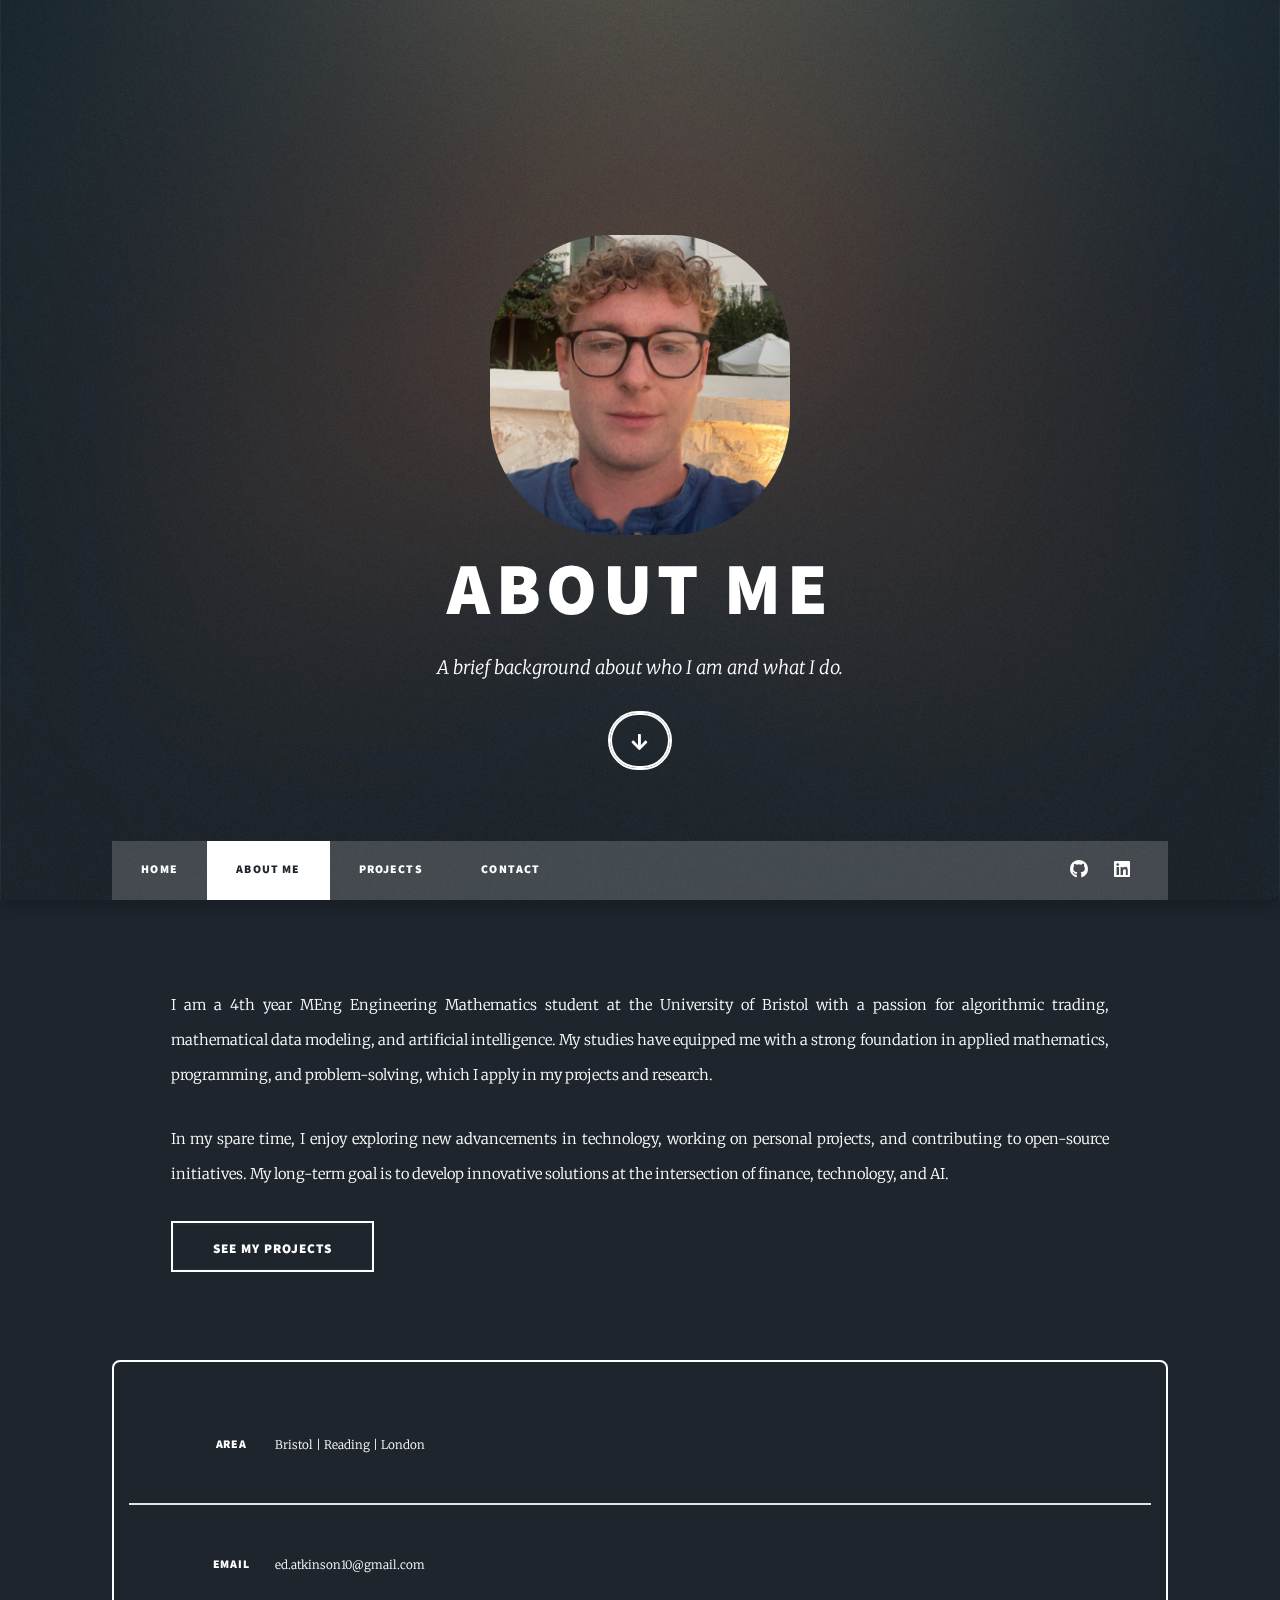
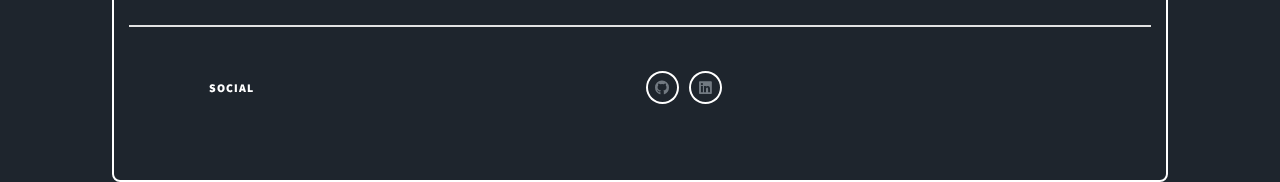
==== commit 99a625c7: "Added profile picture on about me page" ====
--- a/about.html
+++ b/about.html
@@ -19,6 +19,7 @@
 
 				<!-- Intro -->
 					<div id="intro">
+						<img href="about.html" src="images/567205CD-28F0-4A9A-9E26-3E2B5FBB050E_1_201_a.jpeg" alt="Ed" style="width: 300px; height: 300px; border-radius: 40%; object-fit: cover;" />
 						<h1>About Me</h1>
 						<p>A brief background about who I am and what I do.</p>
 						<ul class="actions">
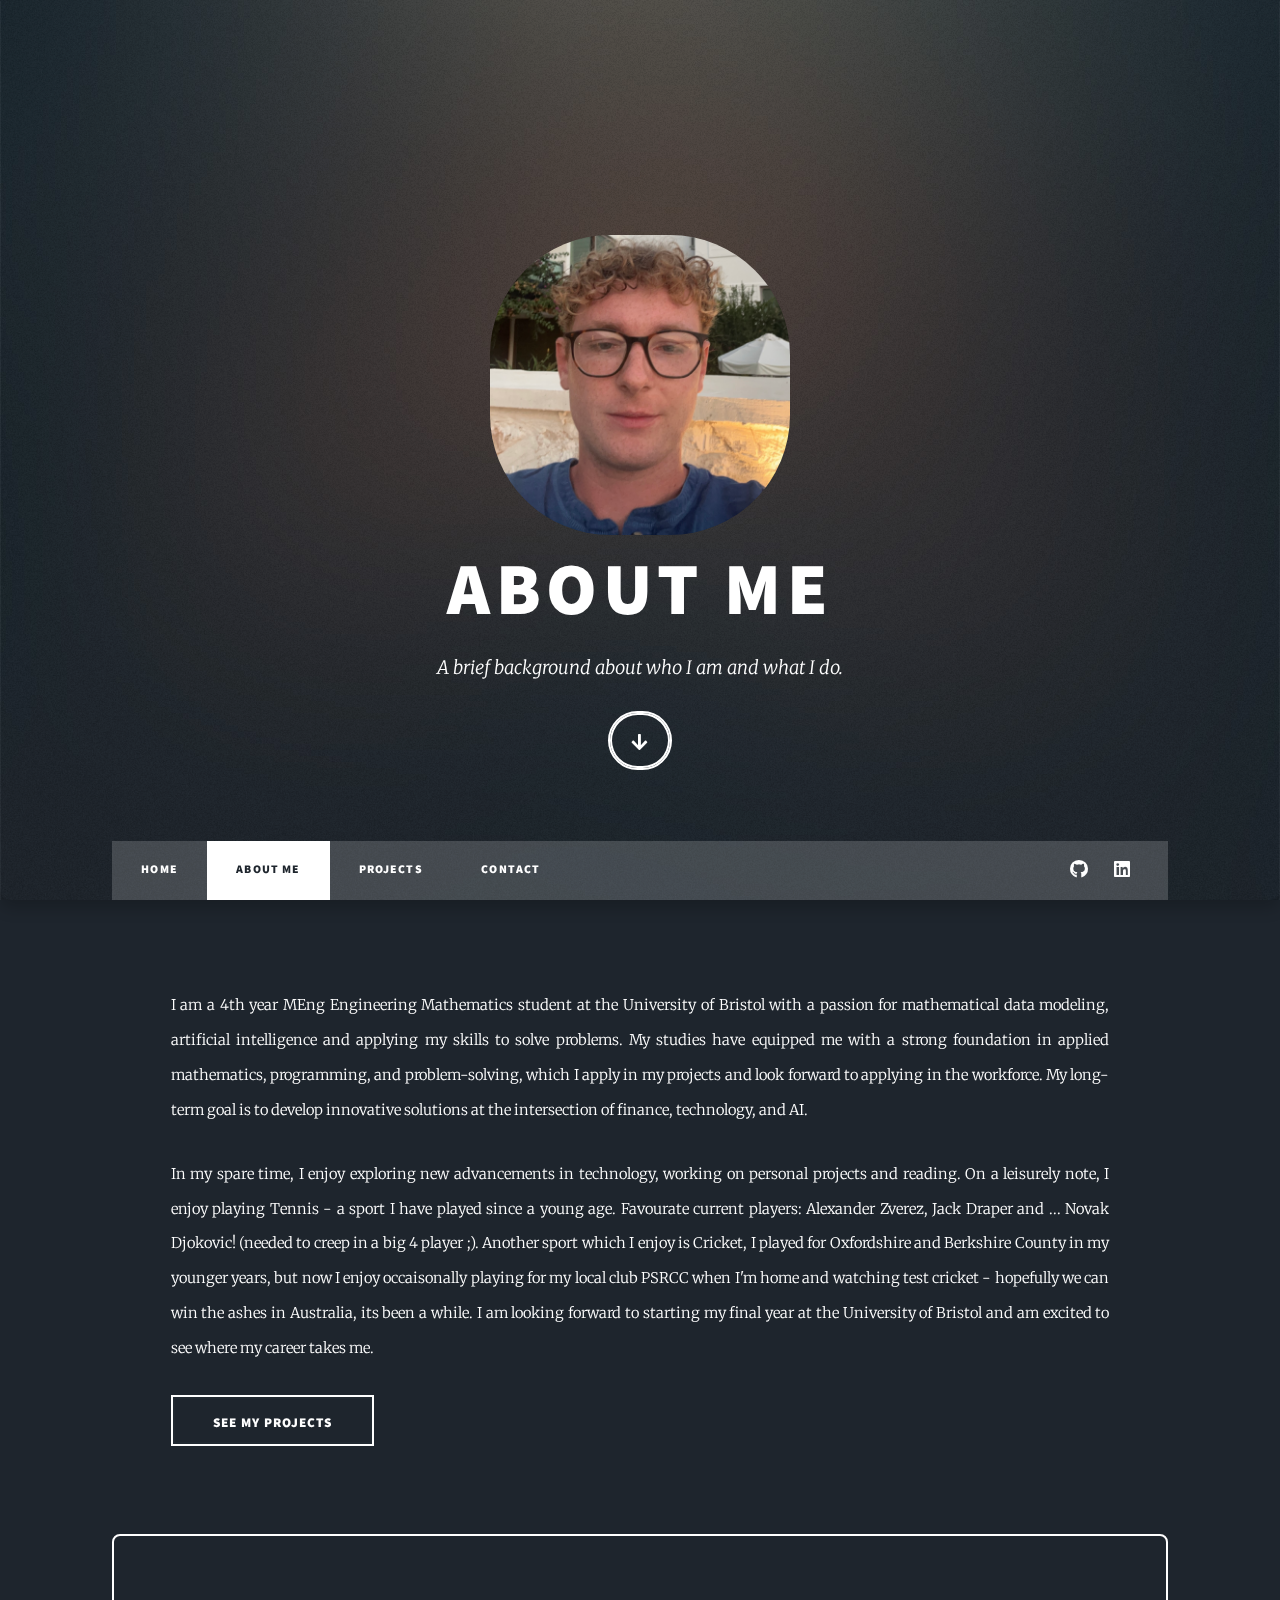
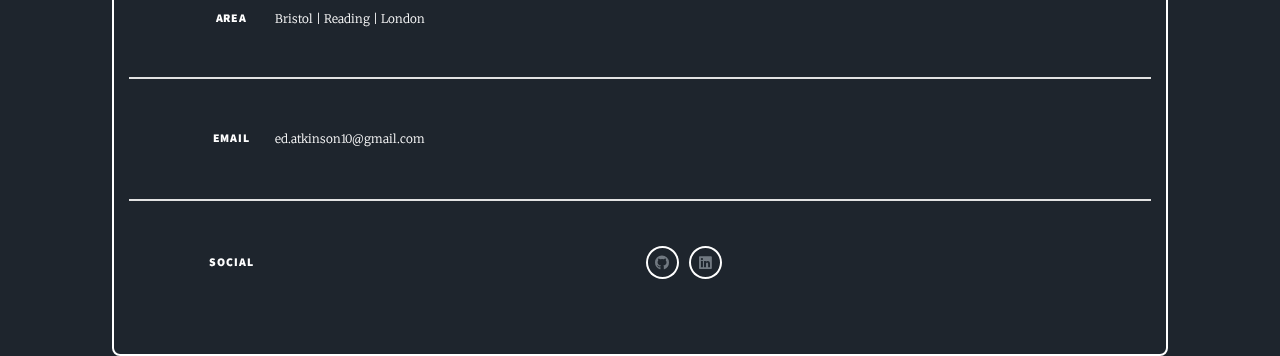
==== commit 5f04bfdb: "Updated project pages so they accuratley portray what we did" ====
--- a/about.html
+++ b/about.html
@@ -56,10 +56,12 @@
                 			<!-- <a href="#" class="image main"><img src="images/clifton-suspension-bridge-crossed-by-cars.webp" alt="Description" style="width: 500px; height: 100;"/></a> -->
 								
 								<p>
-									I am a 4th year MEng Engineering Mathematics student at the University of Bristol with a passion for algorithmic trading, mathematical data modeling, and artificial intelligence. My studies have equipped me with a strong foundation in applied mathematics, programming, and problem-solving, which I apply in my projects and research.
+									I am a 4th year MEng Engineering Mathematics student at the University of Bristol with a passion for mathematical data modeling, artificial intelligence and applying my skills to solve problems. My studies have equipped me with a strong foundation in applied mathematics, programming, and problem-solving, which I apply in my projects and look forward to applying in the workforce.
+									My long-term goal is to develop innovative solutions at the intersection of finance, technology, and AI.
 								</p>
 								<p>
-									In my spare time, I enjoy exploring new advancements in technology, working on personal projects, and contributing to open-source initiatives. My long-term goal is to develop innovative solutions at the intersection of finance, technology, and AI.
+									In my spare time, I enjoy exploring new advancements in technology, working on personal projects and reading. On a leisurely note, I enjoy playing Tennis - a sport I have played since a young age. Favourate current players: Alexander Zverez, Jack Draper and ... Novak Djokovic! (needed to creep in a big 4 player ;). Another sport which I enjoy is Cricket, I played for Oxfordshire and Berkshire County in my younger years, but now I enjoy occaisonally playing for my local club PSRCC when I'm home and watching test cricket - hopefully we can win the ashes in Australia, its been a while. 
+									I am looking forward to starting my final year at the University of Bristol and am excited to see where my career takes me.
 								</p>
 								<ul class="actions">
 									<li><a href="projects.html" class="button large">See My Projects</a></li>
--- a/assets/css/main.css
+++ b/assets/css/main.css
@@ -3855,9 +3855,7 @@
 		text-decoration: none; /* Optional: Remove underline from the link */
 	}
 
-	#main > .strong {
-		color: white !important;
-	}
+
 
 	#main > .posts > article h2 {
 		color: white !important;
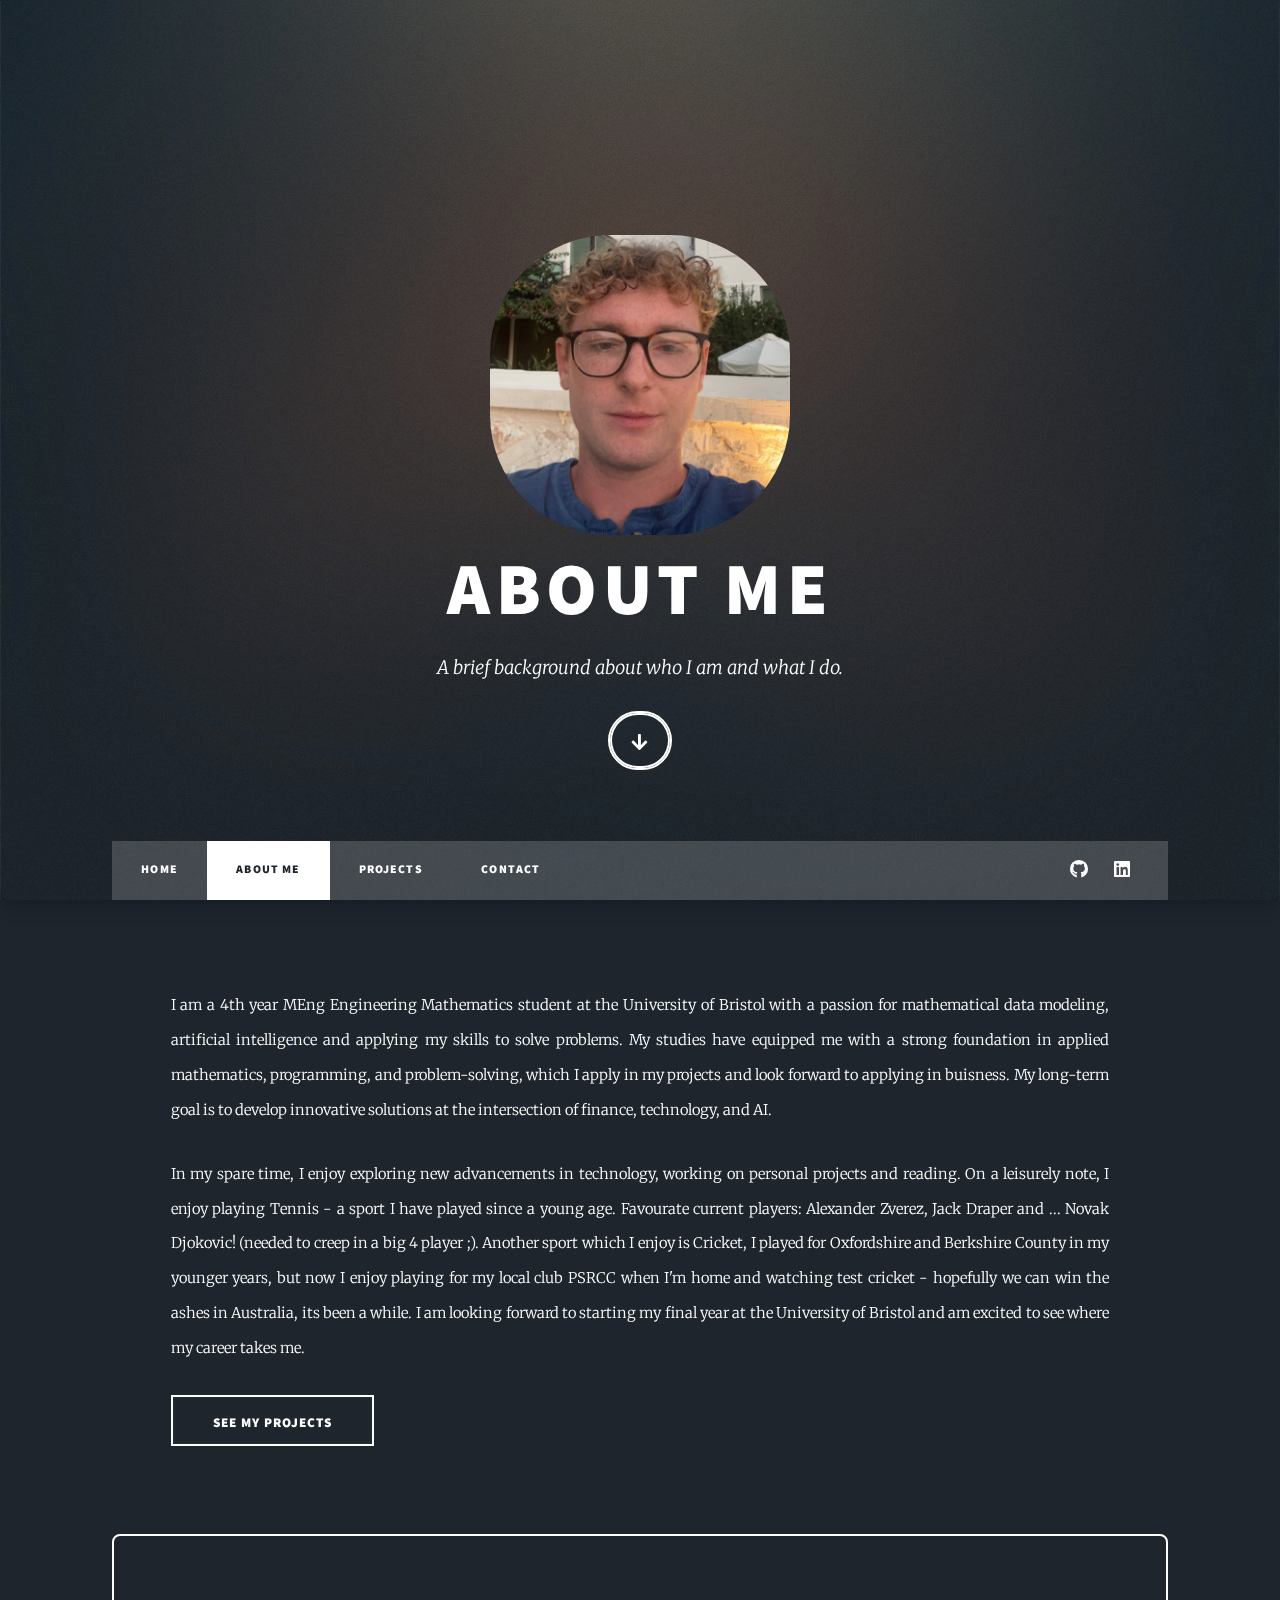
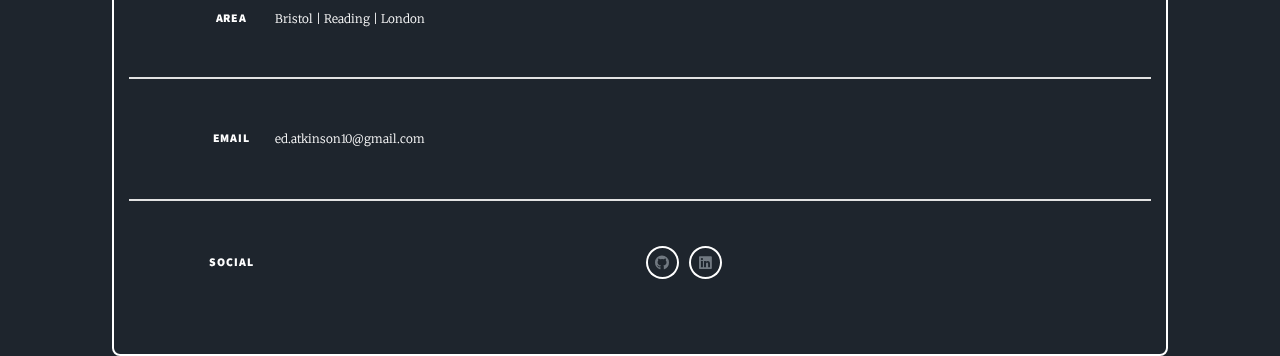
==== commit 6c5ddcab: "Updated some parts and removed Activity section for now until i complete it" ====
--- a/about.html
+++ b/about.html
@@ -56,11 +56,11 @@
                 			<!-- <a href="#" class="image main"><img src="images/clifton-suspension-bridge-crossed-by-cars.webp" alt="Description" style="width: 500px; height: 100;"/></a> -->
 								
 								<p>
-									I am a 4th year MEng Engineering Mathematics student at the University of Bristol with a passion for mathematical data modeling, artificial intelligence and applying my skills to solve problems. My studies have equipped me with a strong foundation in applied mathematics, programming, and problem-solving, which I apply in my projects and look forward to applying in the workforce.
+									I am a 4th year MEng Engineering Mathematics student at the University of Bristol with a passion for mathematical data modeling, artificial intelligence and applying my skills to solve problems. My studies have equipped me with a strong foundation in applied mathematics, programming, and problem-solving, which I apply in my projects and look forward to applying in buisness.
 									My long-term goal is to develop innovative solutions at the intersection of finance, technology, and AI.
 								</p>
 								<p>
-									In my spare time, I enjoy exploring new advancements in technology, working on personal projects and reading. On a leisurely note, I enjoy playing Tennis - a sport I have played since a young age. Favourate current players: Alexander Zverez, Jack Draper and ... Novak Djokovic! (needed to creep in a big 4 player ;). Another sport which I enjoy is Cricket, I played for Oxfordshire and Berkshire County in my younger years, but now I enjoy occaisonally playing for my local club PSRCC when I'm home and watching test cricket - hopefully we can win the ashes in Australia, its been a while. 
+									In my spare time, I enjoy exploring new advancements in technology, working on personal projects and reading. On a leisurely note, I enjoy playing Tennis - a sport I have played since a young age. Favourate current players: Alexander Zverez, Jack Draper and ... Novak Djokovic! (needed to creep in a big 4 player ;). Another sport which I enjoy is Cricket, I played for Oxfordshire and Berkshire County in my younger years, but now I enjoy playing for my local club PSRCC when I'm home and watching test cricket - hopefully we can win the ashes in Australia, its been a while. 
 									I am looking forward to starting my final year at the University of Bristol and am excited to see where my career takes me.
 								</p>
 								<ul class="actions">
--- a/assets/css/main.css
+++ b/assets/css/main.css
@@ -37,7 +37,6 @@
 
 
 /* */
-
 
 
 
@@ -3685,7 +3684,7 @@
 /* Nav */
 
 	#nav {
-		color: #ffffff;
+		color: transparent;
 		display: -moz-flex;
 		display: -webkit-flex;
 		display: -ms-flex;
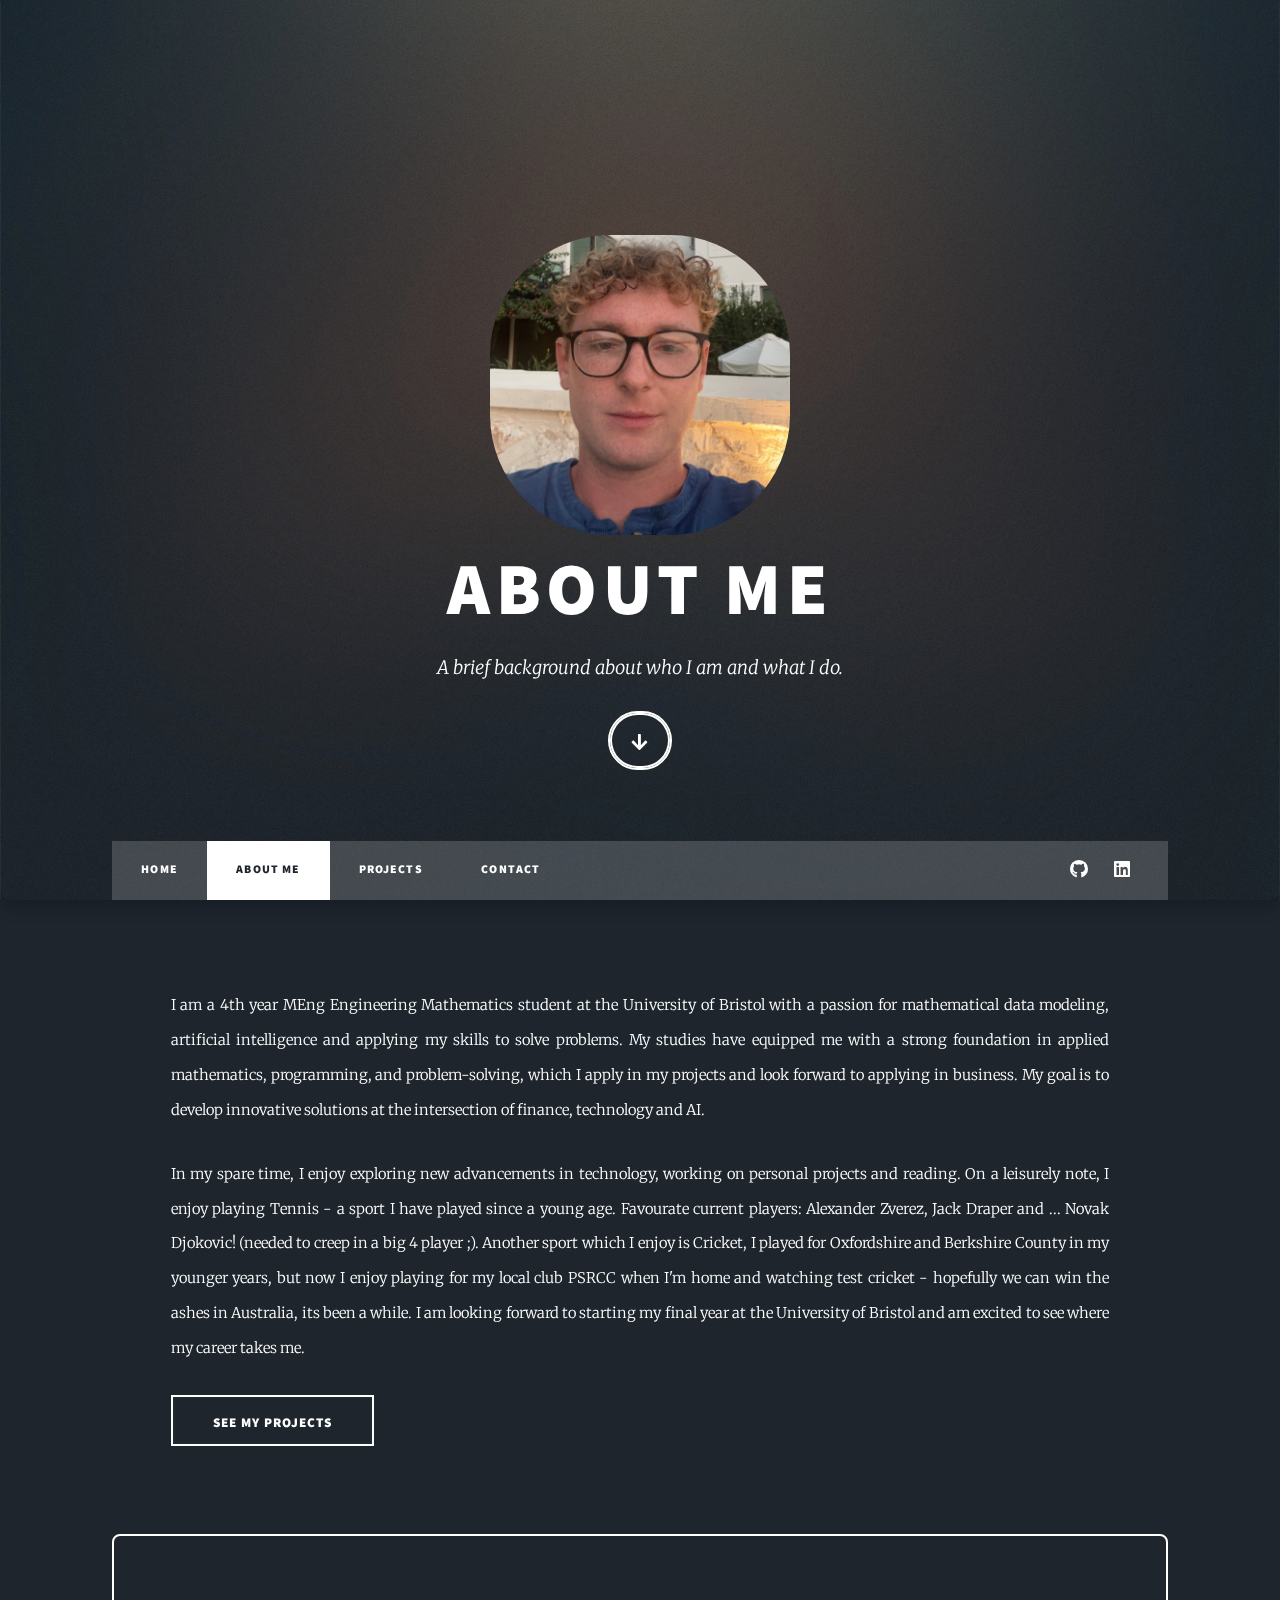
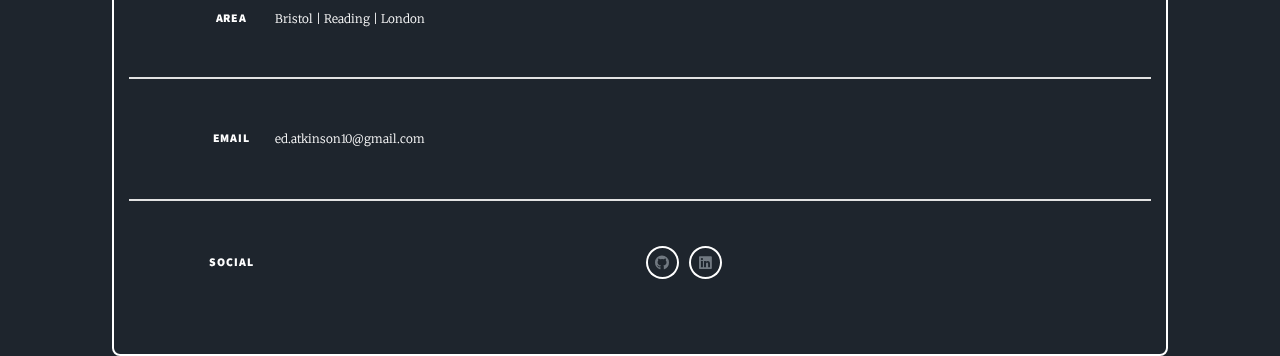
==== commit d834e523: "Added work experience" ====
--- a/about.html
+++ b/about.html
@@ -29,7 +29,7 @@
 
 				<!-- Header -->
 					<header id="header">
-						<a href="index.html" class="logo">Ed</a>
+						<a href="index.html" class="logo">Home</a>
 					</header>
 
 				<!-- Nav -->
@@ -56,8 +56,9 @@
                 			<!-- <a href="#" class="image main"><img src="images/clifton-suspension-bridge-crossed-by-cars.webp" alt="Description" style="width: 500px; height: 100;"/></a> -->
 								
 								<p>
-									I am a 4th year MEng Engineering Mathematics student at the University of Bristol with a passion for mathematical data modeling, artificial intelligence and applying my skills to solve problems. My studies have equipped me with a strong foundation in applied mathematics, programming, and problem-solving, which I apply in my projects and look forward to applying in buisness.
-									My long-term goal is to develop innovative solutions at the intersection of finance, technology, and AI.
+									I am a 4th year MEng Engineering Mathematics student at the University of Bristol with a passion for mathematical data modeling, artificial intelligence and applying my skills to solve problems. My studies have equipped me with a strong foundation in applied mathematics, programming, and problem-solving, which I apply in my projects and look forward to applying in business.
+									My goal is to develop innovative solutions at the intersection of finance, technology and AI.
+									<!-- Change long term -->
 								</p>
 								<p>
 									In my spare time, I enjoy exploring new advancements in technology, working on personal projects and reading. On a leisurely note, I enjoy playing Tennis - a sport I have played since a young age. Favourate current players: Alexander Zverez, Jack Draper and ... Novak Djokovic! (needed to creep in a big 4 player ;). Another sport which I enjoy is Cricket, I played for Oxfordshire and Berkshire County in my younger years, but now I enjoy playing for my local club PSRCC when I'm home and watching test cricket - hopefully we can win the ashes in Australia, its been a while. 
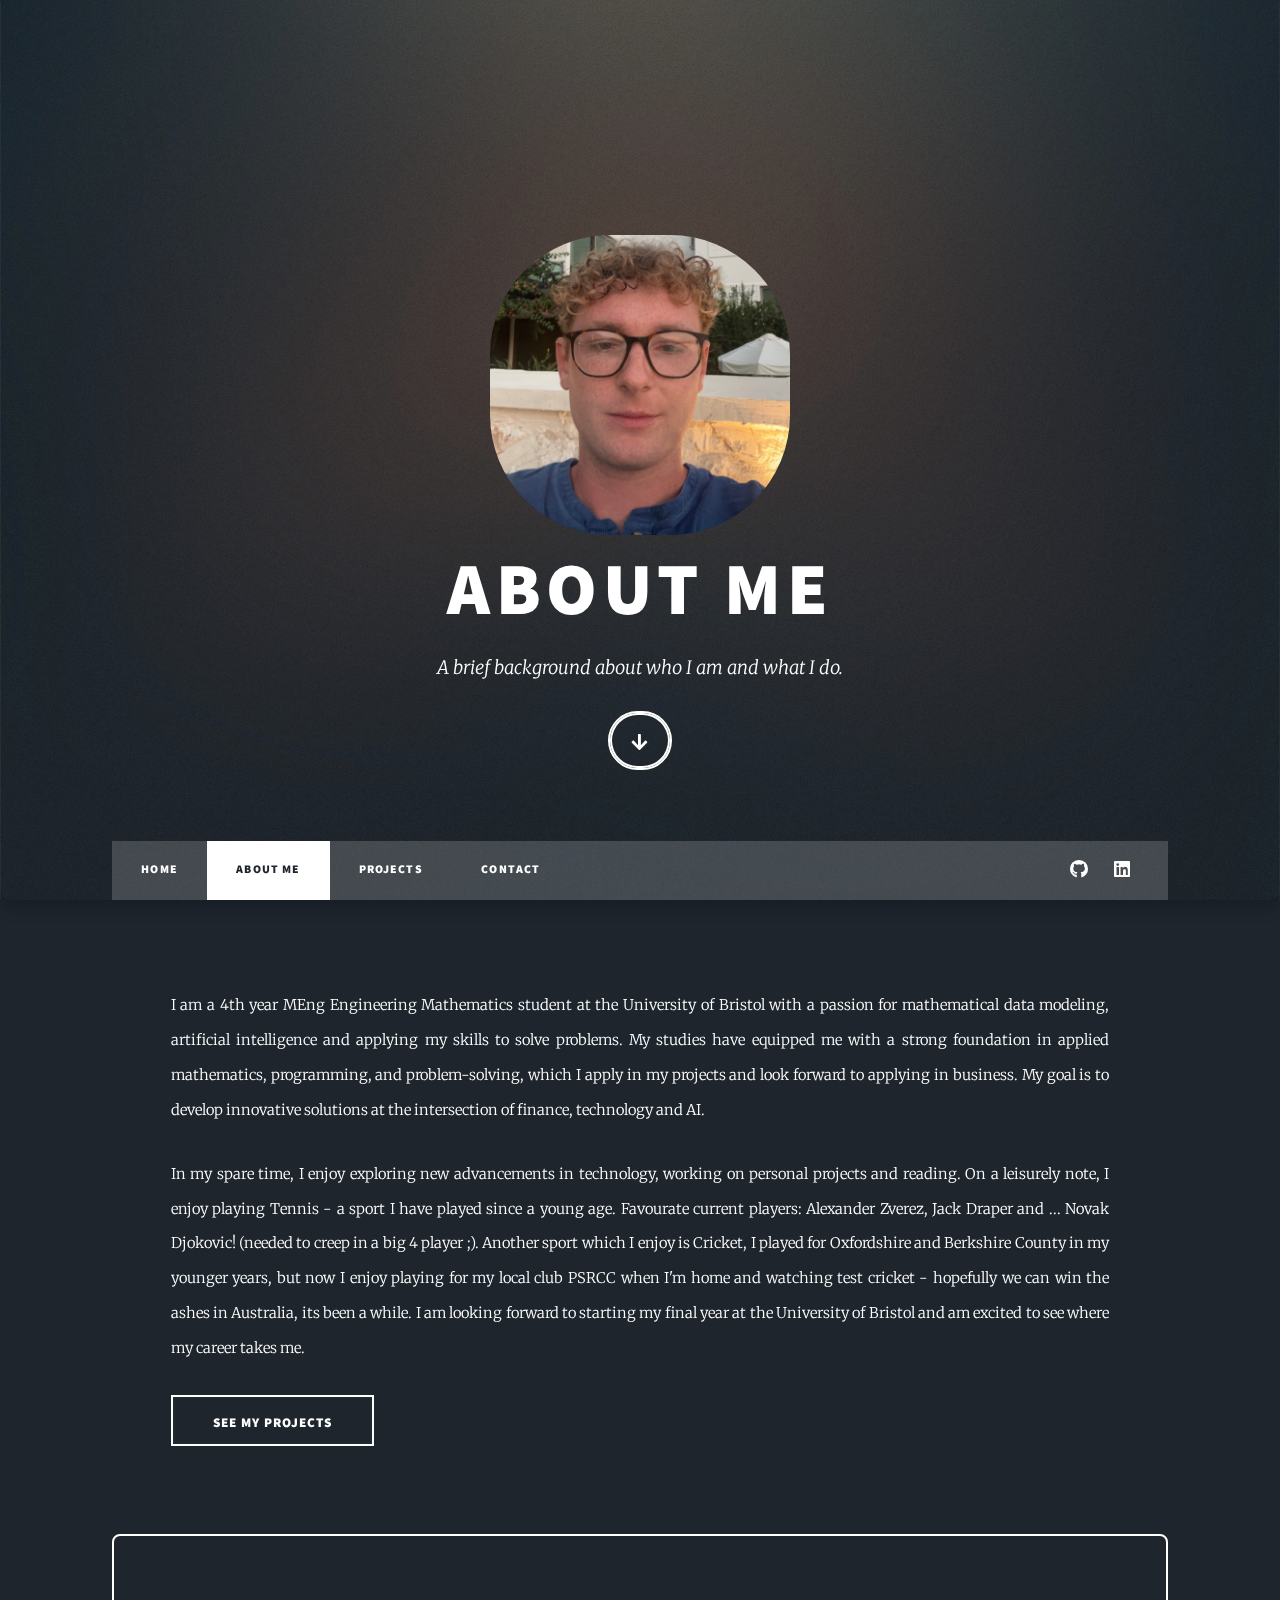
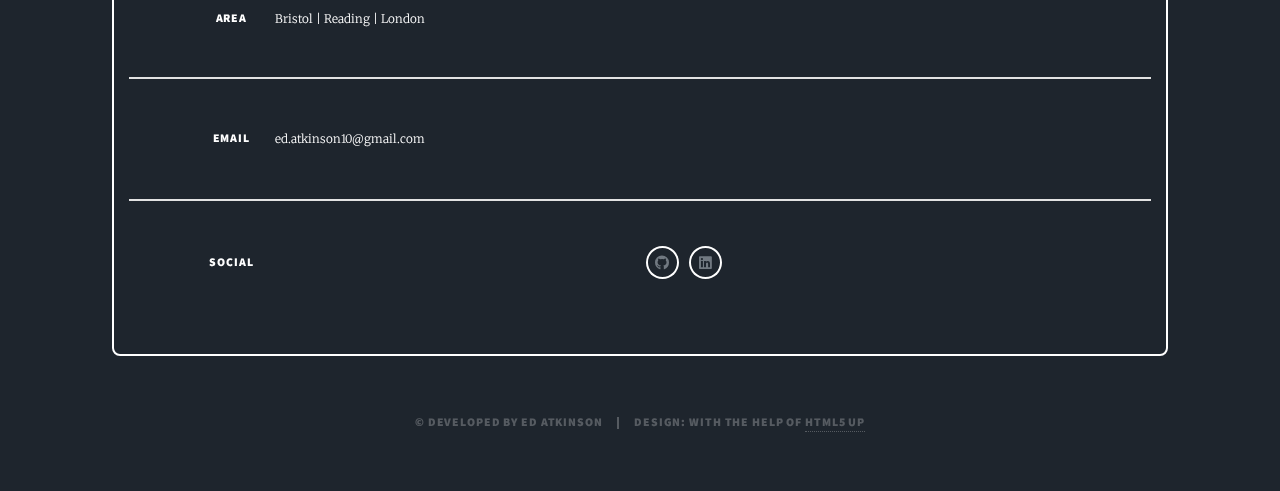
==== commit 4f60c8be: "Added copywrite" ====
--- a/about.html
+++ b/about.html
@@ -92,7 +92,9 @@
             </section>
           </footer>
 
-        
+		  <div id="copyright">
+			<ul><li>&copy; Developed by Ed Atkinson</li><li>Design: With the help of <a href="https://html5up.net">HTML5 UP</a></li></ul>
+		</div>
 
       </div>
 
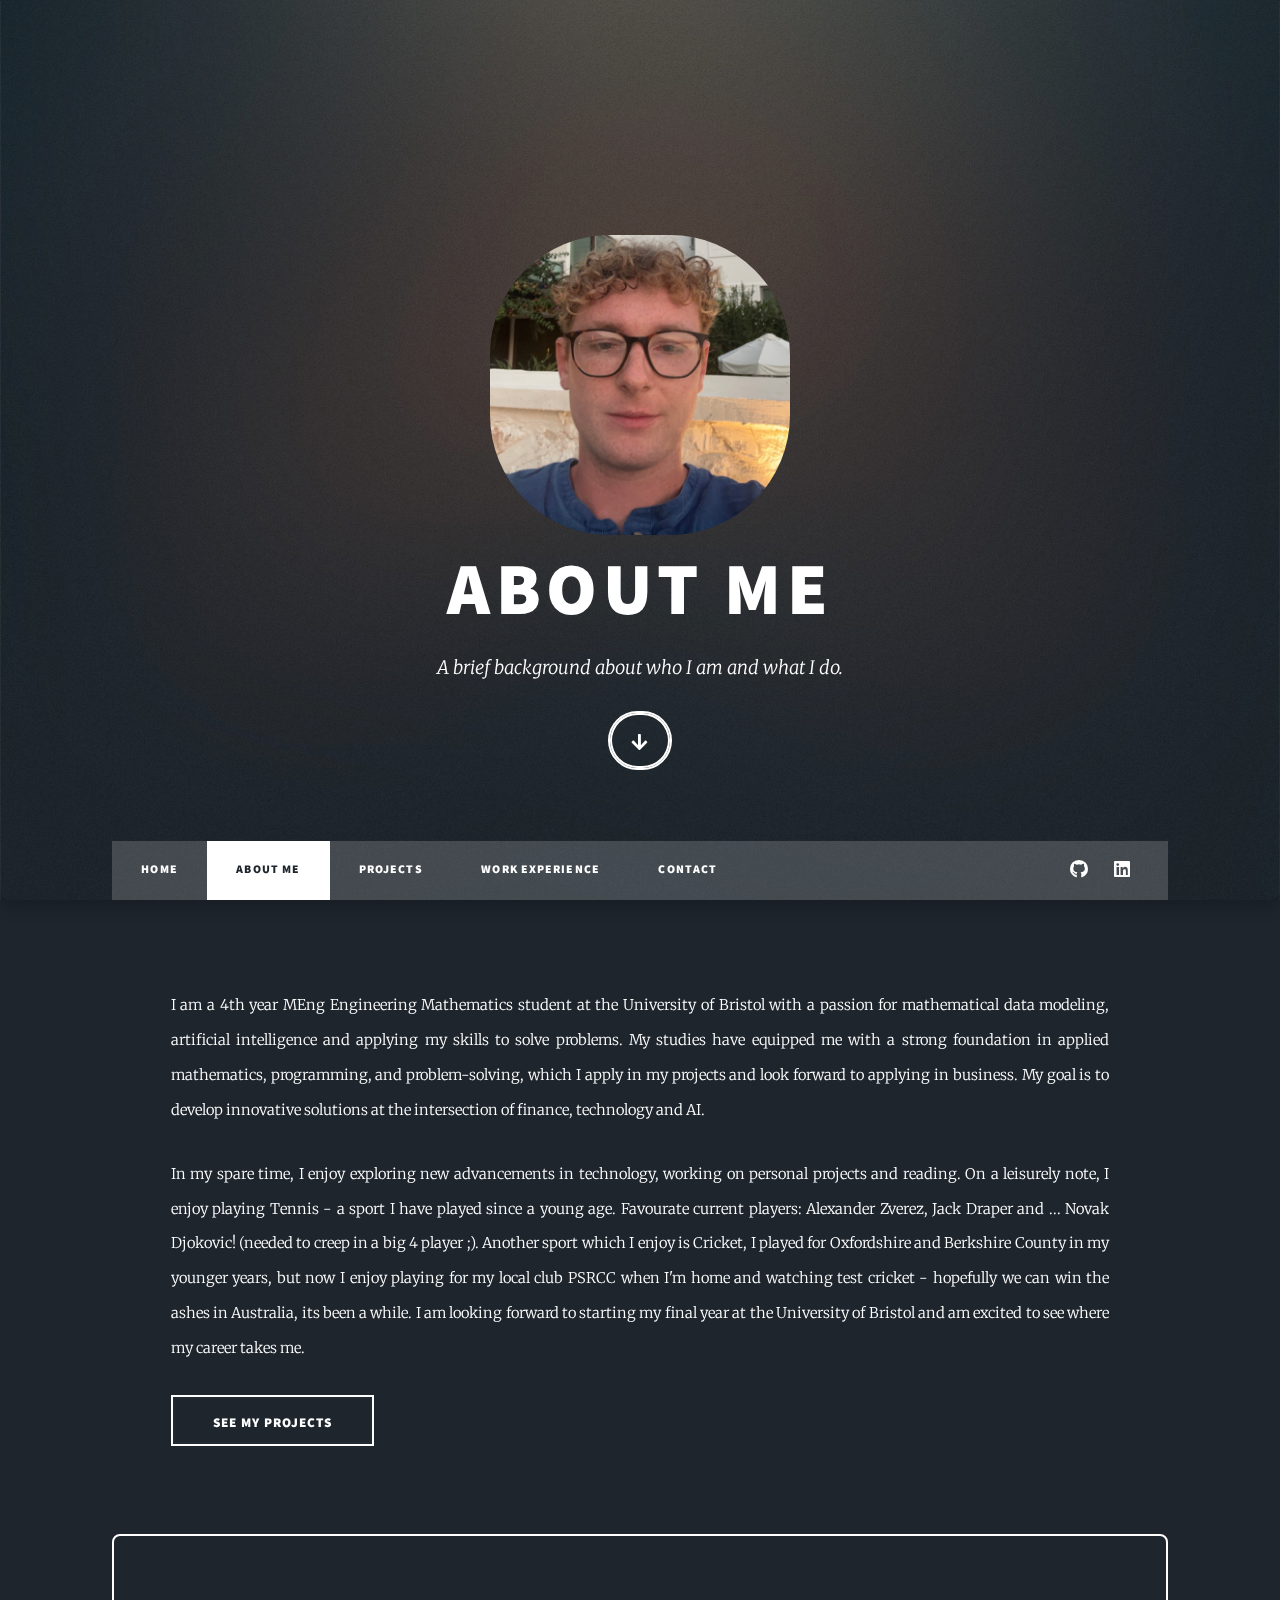
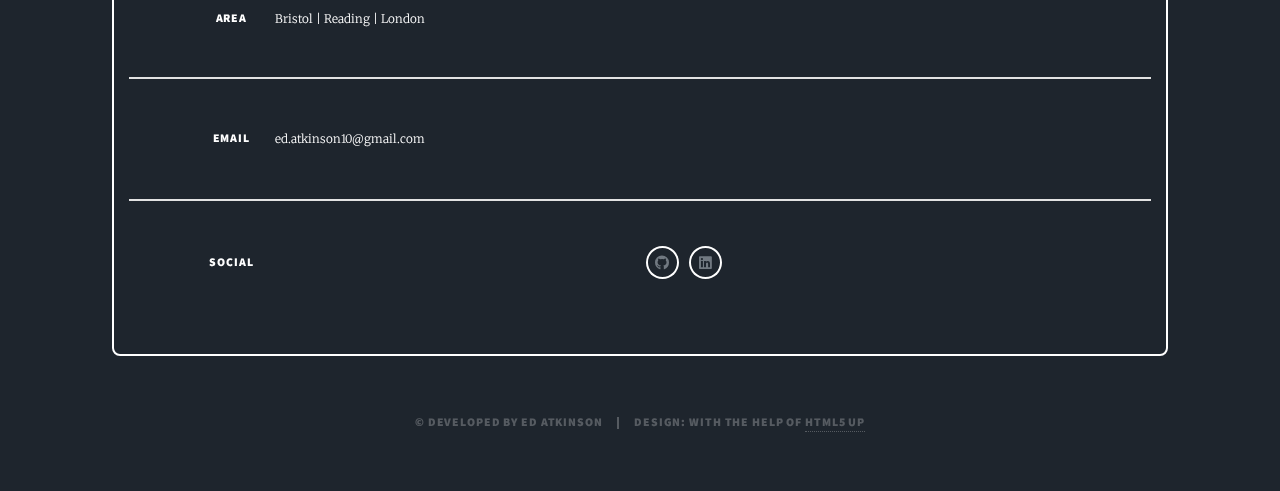
==== commit 2577e923: "added work experience to nav on about page" ====
--- a/about.html
+++ b/about.html
@@ -38,6 +38,7 @@
 							<li><a href="index.html">Home</a></li>
 							<li class="active"><a href="about.html">About Me</a></li>
 							<li><a href="projects.html">Projects</a></li>
+							<li><a href="workexperience.html">Work Experience</a></li>
 							<li><a href="#footer">Contact</a></li>
 						</ul>
 						<ul class="icons">
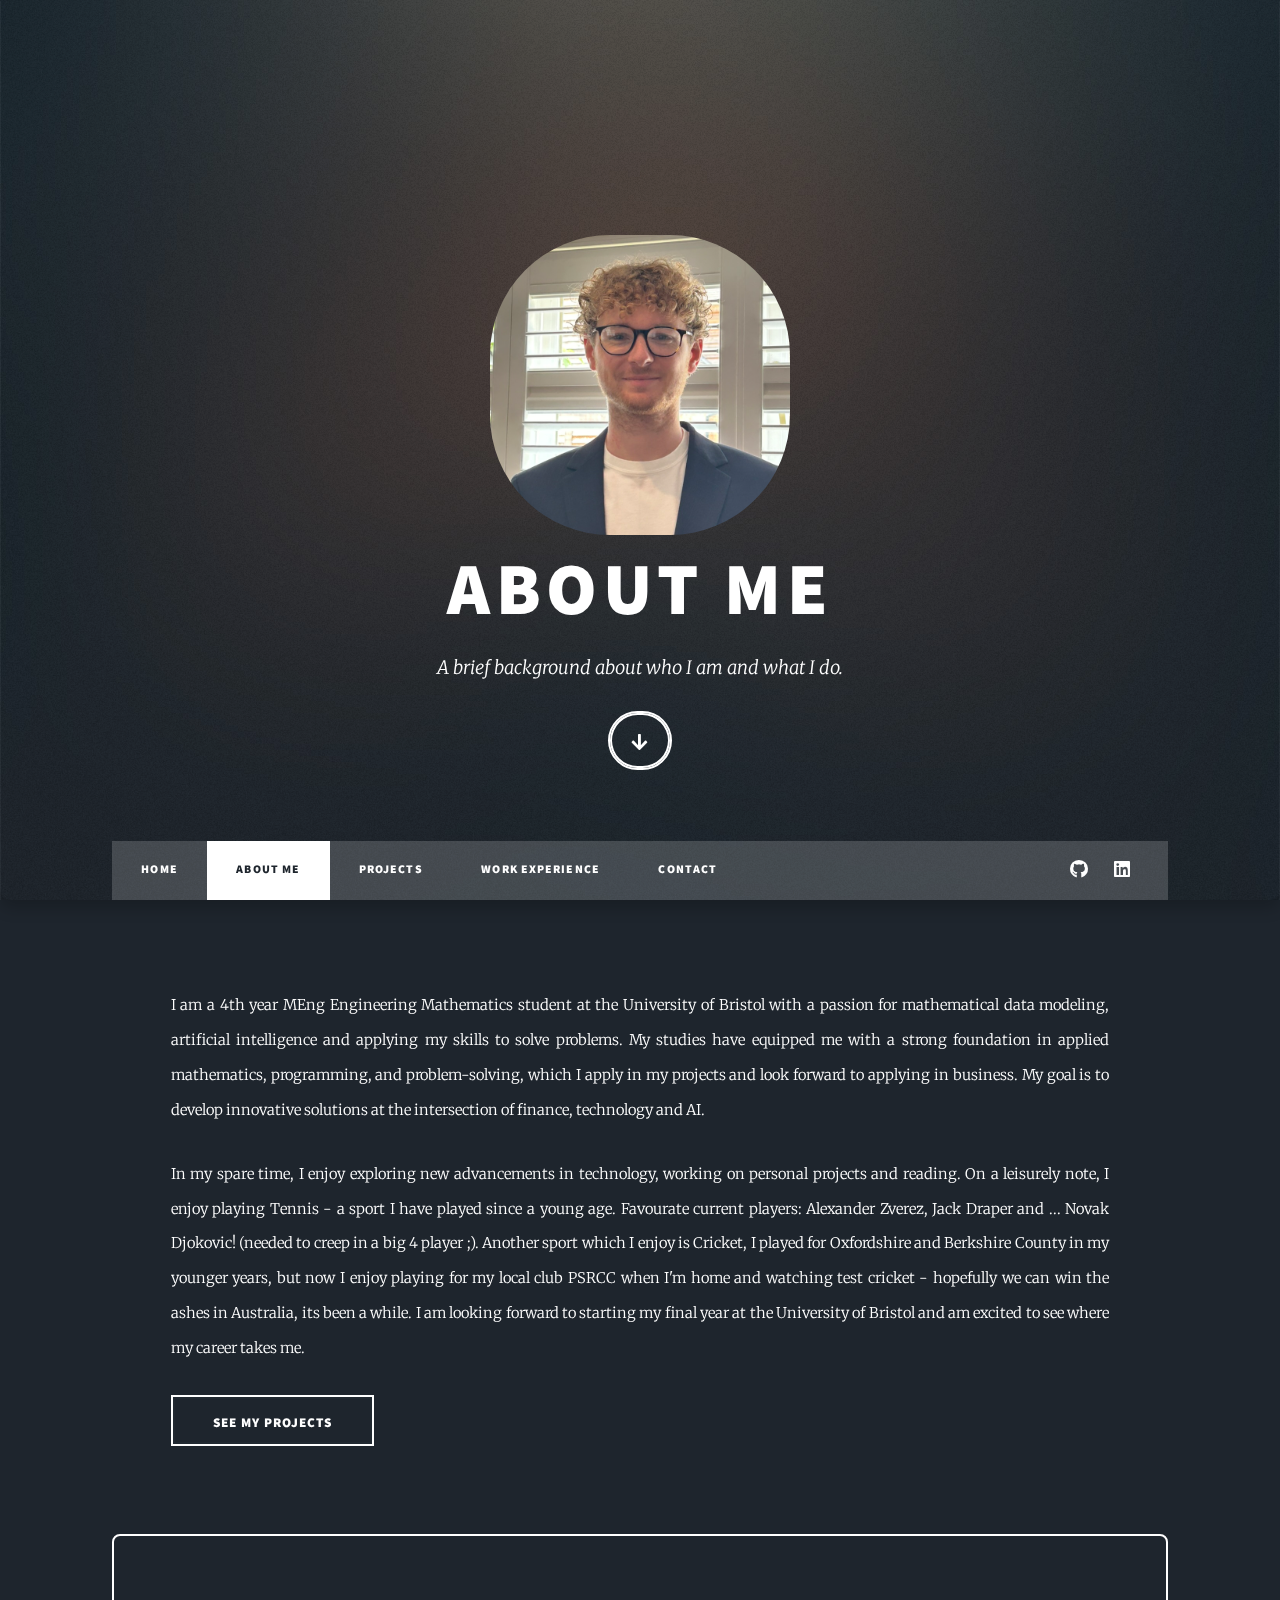
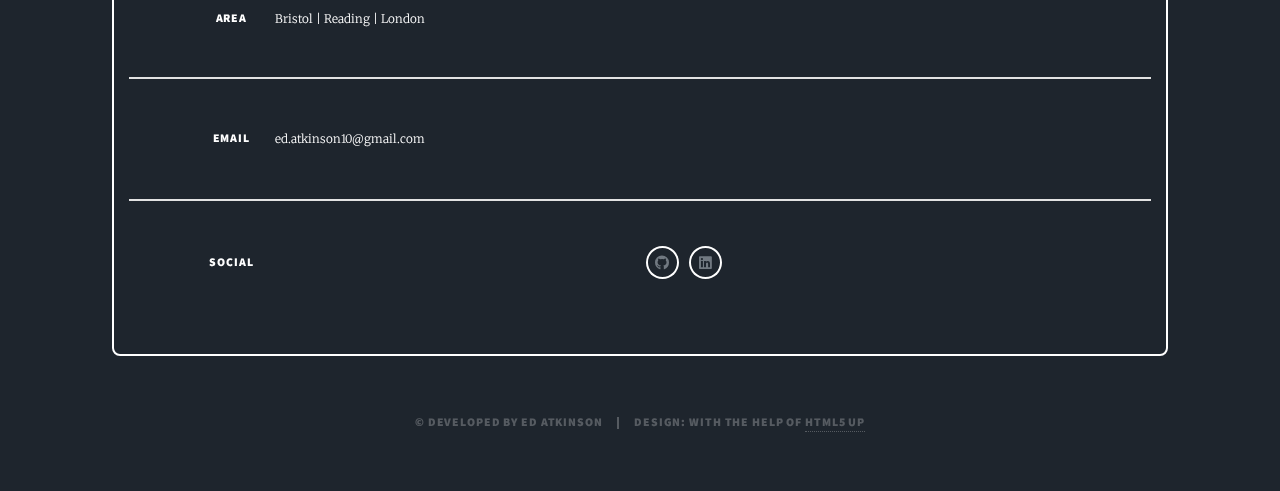
==== commit f3894e53: "Changed profile picture" ====
--- a/about.html
+++ b/about.html
@@ -19,7 +19,7 @@
 
 				<!-- Intro -->
 					<div id="intro">
-						<img href="about.html" src="images/567205CD-28F0-4A9A-9E26-3E2B5FBB050E_1_201_a.jpeg" alt="Ed" style="width: 300px; height: 300px; border-radius: 40%; object-fit: cover;" />
+						<img href="about.html" src="images/EdPortrait.jpeg" alt="Ed" style="width: 300px; height: 300px; border-radius: 40%; object-fit: cover;" />
 						<h1>About Me</h1>
 						<p>A brief background about who I am and what I do.</p>
 						<ul class="actions">
